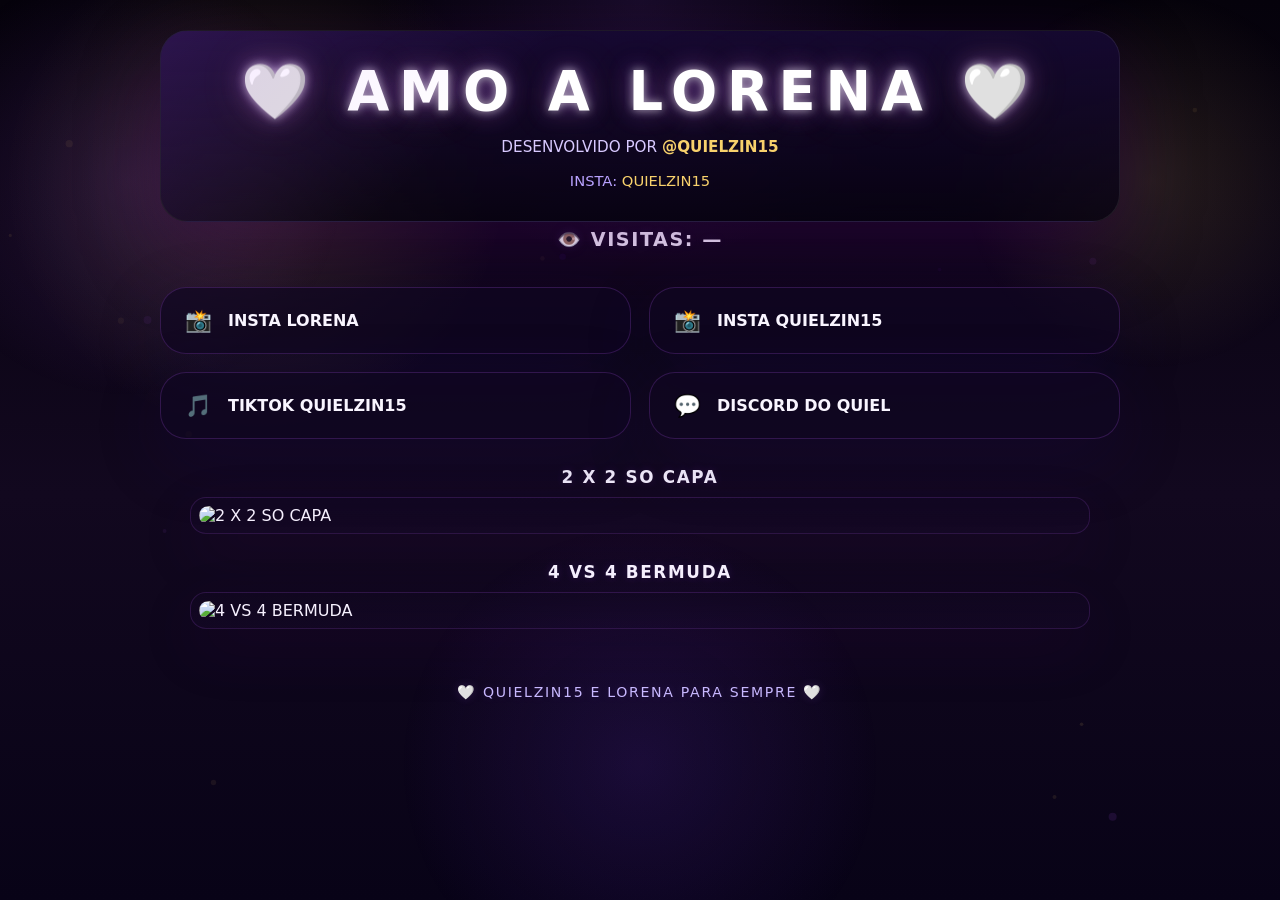
==== index.html @ 1db1ff93 "novas atualizacoes" ====
<!DOCTYPE html>
<html lang="pt-BR">
<head>
  <meta charset="UTF-8" />

  <meta
    name="viewport"
    content="width=device-width, initial-scale=1.0, viewport-fit=cover"
  />

  <title>Link na Bio | QUIELZIN15</title>

  <link rel="stylesheet" href="css/style.css" />
</head>

<body class="loading">

  <!-- =====================================================
       TELA DE CARREGAMENTO
       ===================================================== -->

  <div id="preloader">

    <div class="loader-background"></div>

    <div class="loader-particles"></div>

    <div class="loader-content">

      <div class="loader-ring">
        <div class="loader-ring-highlight"></div>
        <div class="loader-logo"></div>
      </div>

      <div class="loader-title">
        SISTEMA QUIELZIN15
      </div>

      <div id="loaderStatus">
        [1/5] Inicializando sistema...
      </div>

      <div class="loader-progress">
        <div class="progress-track">
          <div
            id="loaderProgressFill"
            class="progress-fill"
          ></div>
        </div>
      </div>

      <div id="loaderPercent">
        0%
      </div>

      <div id="loaderConsole">
        SYSTEM STATUS
      </div>

    </div>
  </div>


  <!-- =====================================================
       SITE PRINCIPAL
       ===================================================== -->

  <div class="page-shell">

    <canvas id="particle-canvas"></canvas>

    <main class="content-wrapper">


      <!-- =================================================
           CABEÇALHO
           ================================================= -->

      <section class="hero-card glass-card">

        <div class="hero-title neon-text">
          🤍 AMO A LORENA 🤍
        </div>

        <div class="hero-subtitle">
          DESENVOLVIDO POR
          <span>@QUIELZIN15</span>
        </div>

        <div class="hero-meta">
          INSTA:

          <a
            href="https://www.instagram.com/quielzin15/"
            target="_blank"
            rel="noopener noreferrer"
          >
            QUIELZIN15
          </a>
        </div>

      </section>


      <!-- =================================================
           CONTADOR DE VISITAS
           ================================================= -->

      <section
        class="visit-counter"
        aria-label="contador de visitas"
      >

        <div class="visit-counter-inner">

          <span class="visit-icon">
            👁️
          </span>

          <span>
            VISITAS:
          </span>

          <strong id="visitCount">
            CARREGANDO...
          </strong>

        </div>

      </section>


      <!-- =================================================
           BOTÕES
           ================================================= -->

      <section class="links-grid">


        <!-- INSTAGRAM LORENA -->

        <a
          class="link-button glass-button"
          href="https://www.instagram.com/lorena._aline_/"
          target="_blank"
          rel="noopener noreferrer"
        >

          <span class="button-icon">
            📸
          </span>

          <span>
            INSTA LORENA
          </span>

        </a>


        <!-- INSTAGRAM QUIELZIN15 -->

        <a
          class="link-button glass-button"
          href="https://www.instagram.com/quielzin15/"
          target="_blank"
          rel="noopener noreferrer"
        >

          <span class="button-icon">
            📸
          </span>

          <span>
            INSTA QUIELZIN15
          </span>

        </a>


        <!-- TIKTOK -->

        <a
          class="link-button glass-button"
          href="https://www.tiktok.com/@quielzin15"
          target="_blank"
          rel="noopener noreferrer"
        >

          <span class="button-icon">
            🎵
          </span>

          <span>
            TIKTOK QUIELZIN15
          </span>

        </a>


        <!-- DISCORD -->

        <a
          class="link-button glass-button"
          href="https://discord.gg/vortexxx"
          target="_blank"
          rel="noopener noreferrer"
        >

          <span class="button-icon">
            💬
          </span>

          <span>
            DISCORD DO QUIEL
          </span>

        </a>

      </section>


      <!-- =================================================
           IMAGENS
           ================================================= -->

      <section class="images-section">


        <!-- 2 X 2 SO CAPA -->

        <div class="image-card">

          <h3 class="image-title">
            2 X 2 SO CAPA
          </h3>

          <div class="image-wrap">

            <img
              src="assets/2%20X%202%20S%C3%93%20CAPA.png"
              alt="2 X 2 SO CAPA"
              loading="lazy"
            />

          </div>

        </div>


        <!-- 4 VS 4 BERMUDA -->

        <div class="image-card">

          <h3 class="image-title">
            4 VS 4 BERMUDA
          </h3>

          <div class="image-wrap">

            <img
              src="assets/4%20V%204%20BERMUDA.png"
              alt="4 VS 4 BERMUDA"
              loading="lazy"
            />

          </div>

        </div>

      </section>


      <!-- =================================================
           RODAPÉ
           ================================================= -->

      <footer class="site-footer">

        <p>
          🤍 QUIELZIN15 E LORENA PARA SEMPRE 🤍
        </p>

      </footer>


    </main>
  </div>


  <!-- =====================================================
       JAVASCRIPT
       ===================================================== -->

  <script src="js/app.js"></script>

</body>
</html>
---- css/style.css ----
:root {
  color-scheme: dark;
  --bg: #07030f;
  --bg-strong: #110520;
  --panel: rgba(18, 7, 35, 0.68);
  --panel-strong: rgba(30, 10, 55, 0.9);
  --border: rgba(185, 87, 255, 0.35);
  --border-strong: rgba(255, 209, 85, 0.25);
  --text: #f7f1ff;
  --accent: #b55bff;
  --accent-2: #f8d16c;
  --shadow: 0 30px 80px rgba(73, 0, 99, 0.35);
  --radius: 28px;
}

* {
  box-sizing: border-box;
}

html, body {
  margin: 0;
  min-height: 100%;
  font-family: 'Inter', system-ui, -apple-system, BlinkMacSystemFont, 'Segoe UI', sans-serif;
  background: radial-gradient(circle at top, rgba(162, 80, 255, 0.12), transparent 24%),
              radial-gradient(circle at 20% 20%, rgba(255, 214, 92, 0.14), transparent 20%),
              linear-gradient(180deg, #05020b 0%, #12081f 55%, #080317 100%);
  color: var(--text);
  overflow-x: hidden;
}

body::before {
  content: '';
  position: fixed;
  inset: 0;
  pointer-events: none;
  background: radial-gradient(circle at 10% 20%, rgba(183, 91, 255, 0.14), transparent 16%),
              radial-gradient(circle at 90% 20%, rgba(248, 209, 108, 0.12), transparent 14%),
              radial-gradient(circle at 50% 85%, rgba(107, 51, 214, 0.16), transparent 24%);
}

.page-shell {
  position: relative;
  min-height: 100vh;
  padding: 30px 16px 20px;
  overflow: hidden;
}

.content-wrapper {
  width: min(100% - 32px, 960px);
  max-width: 960px;
  margin-inline: auto;
}

#particle-canvas {
  position: fixed;
  inset: 0;
  z-index: 0;
  pointer-events: none;
}

#preloader {
  position: fixed;
  inset: 0;
  width: 100%;
  height: 100dvh;
  min-height: 100svh;
  min-height: 100lvh;
  z-index: 99999;
  display: grid;
  place-items: center;
  padding: env(safe-area-inset-top) env(safe-area-inset-right) env(safe-area-inset-bottom) env(safe-area-inset-left);
  background: radial-gradient(circle at 20% 18%, rgba(255, 232, 163, 0.08), transparent 18%),
              radial-gradient(circle at 86% 12%, rgba(183, 91, 255, 0.12), transparent 16%),
              linear-gradient(180deg, rgba(7, 2, 15, 0.98), rgba(4, 1, 10, 0.96));
  overflow: hidden;
  opacity: 1;
  visibility: visible;
  pointer-events: all;
  transition: opacity 0.55s ease, visibility 0.55s ease;
}

#preloader::before {
  content: '';
  position: absolute;
  inset: 0;
  pointer-events: none;
  background: radial-gradient(circle at 50% 14%, rgba(255,255,255,0.04), transparent 14%),
              radial-gradient(circle at 14% 10%, rgba(183,91,255,0.14), transparent 12%),
              radial-gradient(circle at 88% 12%, rgba(248,209,108,0.1), transparent 16%),
              radial-gradient(circle at 50% 84%, rgba(104, 39, 255, 0.08), transparent 20%);
}

#preloader .loader-background {
  position: absolute;
  inset: 0;
  background: radial-gradient(circle at 45% 22%, rgba(255,255,255,0.04), transparent 16%),
              radial-gradient(circle at 18% 80%, rgba(183,91,255,0.08), transparent 12%),
              radial-gradient(circle at 82% 79%, rgba(248,209,108,0.08), transparent 14%);
  pointer-events: none;
}

#preloader .loader-particles {
  position: absolute;
  inset: 0;
  pointer-events: none;
  overflow: hidden;
}

#preloader .loader-particles::before,
#preloader .loader-particles::after {
  content: '';
  position: absolute;
  border-radius: 50%;
  filter: blur(16px);
}

#preloader .loader-particles::before {
  width: 110px;
  height: 110px;
  top: 10%;
  left: 18%;
  background: rgba(183,91,255,0.18);
}

#preloader .loader-particles::after {
  width: 84px;
  height: 84px;
  bottom: 16%;
  right: 18%;
  background: rgba(248,209,108,0.14);
}

#preloader .loader-content {
  position: relative;
  width: min(460px, calc(100vw - 40px));
  padding: 28px 24px 24px;
  display: grid;
  gap: 16px;
  align-items: center;
  text-align: center;
  background: rgba(8, 4, 18, 0.78);
  border: 1px solid rgba(255,255,255,0.1);
  border-radius: 30px;
  box-shadow: 0 25px 90px rgba(94, 35, 205, 0.24);
  backdrop-filter: blur(18px);
  z-index: 2;
  overflow: hidden;
}

#preloader .loader-ring {
  position: relative;
  width: 104px;
  height: 104px;
  margin: 0 auto;
  border-radius: 50%;
  border: 4px solid rgba(255,255,255,0.08);
  border-top-color: rgba(248,209,108,0.96);
  box-shadow: 0 0 32px rgba(248,209,108,0.18), inset 0 0 18px rgba(183,91,255,0.12);
  animation: ringSpin 1.2s linear infinite;
  display: grid;
  place-items: center;
}

#preloader .loader-ring::before {
  content: '';
  position: absolute;
  inset: 14px;
  border-radius: 50%;
  background: rgba(255,255,255,0.03);
  box-shadow: inset 0 0 20px rgba(255,255,255,0.08);
}

#preloader .loader-logo {
  z-index: 1;
  font-size: clamp(1.6rem, 3.8vw, 2.2rem);
  font-weight: 900;
  letter-spacing: 0.18em;
  text-transform: uppercase;
  color: #fff;
  text-shadow: 0 0 18px rgba(255,255,255,0.9), 0 0 30px rgba(183,91,255,0.55), 0 0 52px rgba(248,209,108,0.24);
  animation: neonGlow 1.8s ease-in-out infinite;
}

#preloader .loader-title {
  margin: 0 auto 0;
  font-size: 0.95rem;
  text-transform: uppercase;
  letter-spacing: 0.22em;
  color: rgba(249, 244, 255, 0.84);
}

#loaderStatus {
  margin: 0 auto;
  font-size: 0.95rem;
  letter-spacing: 0.08em;
  line-height: 1.5;
  color: rgba(246, 242, 255, 0.88);
}

.loader-progress {
  width: 100%;
  margin-top: 4px;
}

.progress-track {
  width: 100%;
  height: 16px;
  border-radius: 999px;
  background: rgba(255,255,255,0.08);
  border: 1px solid rgba(255,255,255,0.12);
  overflow: hidden;
  box-shadow: inset 0 0 22px rgba(183,91,255,0.14);
}

.progress-fill {
  width: 0;
  height: 100%;
  border-radius: 999px;
  background: linear-gradient(90deg, rgba(183,91,255,0.95), rgba(248,209,108,0.96));
  box-shadow: 0 0 42px rgba(183,91,255,0.28);
  transition: width 0.35s ease;
  position: relative;
}

.progress-fill::before {
  content: '';
  position: absolute;
  inset: 0;
  width: 28%;
  background: linear-gradient(90deg, rgba(255,255,255,0.64), rgba(255,255,255,0.04));
  filter: blur(10px);
  transform: translateX(-100%);
  animation: progressShine 2s infinite linear;
}

#loaderPercent {
  font-size: 1.05rem;
  font-weight: 700;
  color: #fff;
  letter-spacing: 0.08em;
}

#loaderConsole {
  font-size: 0.82rem;
  color: rgba(223, 211, 255, 0.78);
  letter-spacing: 0.14em;
  text-transform: uppercase;
}

body.loading .page-shell {
  visibility: hidden;
  opacity: 0;
  pointer-events: none;
}

#preloader.loading-complete {
  opacity: 0;
  visibility: hidden;
  pointer-events: none;
  transition: opacity 0.55s ease, visibility 0.55s ease;
}

@keyframes ringSpin {
  from { transform: rotate(0deg); }
  to { transform: rotate(360deg); }
}

@keyframes neonGlow {
  0%, 100% { text-shadow: 0 0 18px rgba(255,255,255,0.92), 0 0 34px rgba(183,91,255,0.65), 0 0 60px rgba(248,209,108,0.28); }
  50% { text-shadow: 0 0 22px rgba(255,255,255,1), 0 0 42px rgba(183,91,255,0.8), 0 0 82px rgba(248,209,108,0.36); }
}

@keyframes loadingRing {
  from { transform: rotate(0deg); }
  to { transform: rotate(360deg); }
}

@keyframes logoPulse {
  0%, 100% { transform: scale(1); }
  50% { transform: scale(1.02); }
}

@keyframes logoGlow {
  0%, 100% { text-shadow: 0 0 14px rgba(255,255,255,0.85), 0 0 30px rgba(183,91,255,0.55), 0 0 50px rgba(248,209,108,0.24); }
  50% { text-shadow: 0 0 18px rgba(255,255,255,1), 0 0 44px rgba(183,91,255,0.75), 0 0 68px rgba(248,209,108,0.34); }
}

@keyframes progressShine {
  from { transform: translateX(-100%); }
  to { transform: translateX(100%); }
}

.hero-card,
.footer-card {
  padding: 32px;
  border-radius: var(--radius);
  background: linear-gradient(180deg, rgba(22, 9, 50, 0.95), rgba(7, 2, 17, 0.72));
  border: 1px solid rgba(255, 255, 255, 0.08);
  box-shadow: var(--shadow);
  backdrop-filter: blur(18px);
  position: relative;
  overflow: hidden;
}

.hero-card::before,
.footer-card::before {
  content: '';
  position: absolute;
  inset: 0;
  background: linear-gradient(135deg, rgba(183, 91, 255, 0.14), transparent 35%);
  pointer-events: none;
}

.hero-title {
  font-size: clamp(2rem, 5vw, 3.4rem);
  line-height: 1.05;
  font-weight: 900;
  text-align: center;
  text-transform: uppercase;
  letter-spacing: 0.18em;
}

.neon-text {
  color: #fff;
  text-shadow:
    0 0 10px rgba(255, 255, 255, 0.65),
    0 0 24px rgba(183, 91, 255, 0.45),
    0 0 50px rgba(255, 214, 92, 0.18);
}

.hero-subtitle {
  margin-top: 18px;
  font-size: 0.95rem;
  text-align: center;
  color: #d8c9ff;
}

.hero-subtitle span {
  color: var(--accent-2);
  font-weight: 700;
}

.hero-meta {
  margin-top: 16px;
  text-align: center;
  font-size: 0.92rem;
  color: #b9a2ff;
}

.hero-meta a {
  color: #f8d16c;
  text-decoration: none;
}

.links-grid {
  display: grid;
  gap: 18px;
  margin-top: 30px;
}

.link-button {
  display: flex;
  align-items: center;
  gap: 16px;
  padding: 20px 24px;
  border-radius: 26px;
  background: rgba(17, 7, 35, 0.7);
  border: 1px solid rgba(183, 91, 255, 0.2);
  color: #f9f5ff;
  text-decoration: none;
  font-size: 1rem;
  font-weight: 700;
  box-shadow: 0 20px 70px rgba(31, 6, 93, 0.2);
  transition: transform 0.25s ease, box-shadow 0.25s ease, border-color 0.25s ease, background 0.25s ease;
  position: relative;
  overflow: hidden;
  z-index: 0;
}

.link-button::before {
  content: '';
  position: absolute;
  inset: 0;
  background: linear-gradient(135deg, rgba(183, 91, 255, 0.12), rgba(248, 209, 108, 0.08));
  opacity: 0;
  transition: opacity 0.25s ease;
  pointer-events: none;
}

.link-button:hover {
  transform: translateY(-4px);
  box-shadow: 0 28px 90px rgba(183, 91, 255, 0.2);
  border-color: rgba(248, 209, 108, 0.55);
}

.link-button:hover::before {
  opacity: 1;
}

.link-button:active {
  transform: translateY(-2px) scale(0.99);
}

.button-icon {
  font-size: 1.35rem;
}

.footer-card {
  text-align: center;
  font-size: 0.95rem;
  letter-spacing: 0.08em;
  color: #ccc4ff;
}

.site-footer {
  width: 100%;
  margin-top: 52px;
  padding: 0 20px 26px;
  text-align: center;
  background: transparent;
  border: none;
  box-shadow: none;
}

.site-footer p {
  margin: 0;
  color: #c8b8ff;
  font-size: clamp(0.78rem, 1.1vw, 0.95rem);
  font-weight: 500;
  letter-spacing: 0.12em;
  line-height: 1.6;
  text-align: center;
  text-shadow: 0 0 10px rgba(179, 110, 255, 0.16);
}
    text-shadow: 0 0 18px rgba(183, 91, 255, 0.85), 0 0 42px rgba(248, 209, 108, 0.45);
  }
}

/* Visit counter styling (discrete, centered, premium) */
.visit-counter {
  margin-top: 18px;
  display: flex;
  justify-content: center;
  align-items: center;
  width: 100%;
}

.visit-counter-inner {
  color: linear-gradient(180deg, #fff, #d8c9ff);
  color: var(--text);
  font-weight: 700;
  text-align: center;
  font-size: clamp(1rem, 2.6vw, 1.2rem);
  letter-spacing: 0.08em;
  text-shadow: 0 0 10px rgba(179,110,255,0.12), 0 0 22px rgba(183,91,255,0.06);
  padding: 6px 10px;
  border-radius: 12px;
  backdrop-filter: none;
}

/* Images section: stacked, centered, responsive */
.images-section {
  margin-top: 28px;
  display: flex;
  flex-direction: column;
  gap: 22px;
  align-items: center;
}

.image-card {
  width: 100%;
  max-width: 900px;
  display: flex;
  flex-direction: column;
  align-items: center;
}

.image-title {
  margin: 0 0 10px 0;
  color: #f7f1ff;
  font-weight: 800;
  letter-spacing: 0.1em;
  text-align: center;
  text-shadow: 0 0 10px rgba(183,91,255,0.18), 0 0 24px rgba(104,39,255,0.06);
  font-size: clamp(0.95rem, 2.1vw, 1.05rem);
}

.image-wrap {
  width: 100%;
  max-width: 900px;
  border-radius: 16px;
  overflow: hidden;
  padding: 8px;
  background: linear-gradient(180deg, rgba(18,7,35,0.45), rgba(30,10,55,0.25));
  border: 1px solid rgba(183,91,255,0.16);
  box-shadow: 0 20px 60px rgba(73, 0, 99, 0.12);
}

.image-wrap img {
  display: block;
  width: 100%;
  height: auto;
  object-fit: contain;
  border-radius: 10px;
  background: transparent;
}

@media (min-width: 720px) {
  .images-section {
    gap: 28px;
  }
}

@media (min-width: 720px) {
  .links-grid {
    grid-template-columns: repeat(2, minmax(0, 1fr));
  }
}

@media (max-width: 640px) {
  .page-shell {
    padding: 24px 12px 16px;
  }

  .content-wrapper {
    width: min(100% - 20px, 960px);
    margin-inline: auto;
  }

  #preloader .loader-content {
    width: min(100%, calc(100vw - 24px));
    padding: 26px 22px;
  }

  #preloader .loader-ring {
    width: 180px;
    height: 180px;
  }

  #preloader .loader-logo {
    font-size: 2.2rem;
  }

  .progress-track {
    height: 14px;
  }

  .hero-card,
  .footer-card {
    padding: 26px;
  }

  .link-button {
    padding: 18px 20px;
    gap: 12px;
  }
}
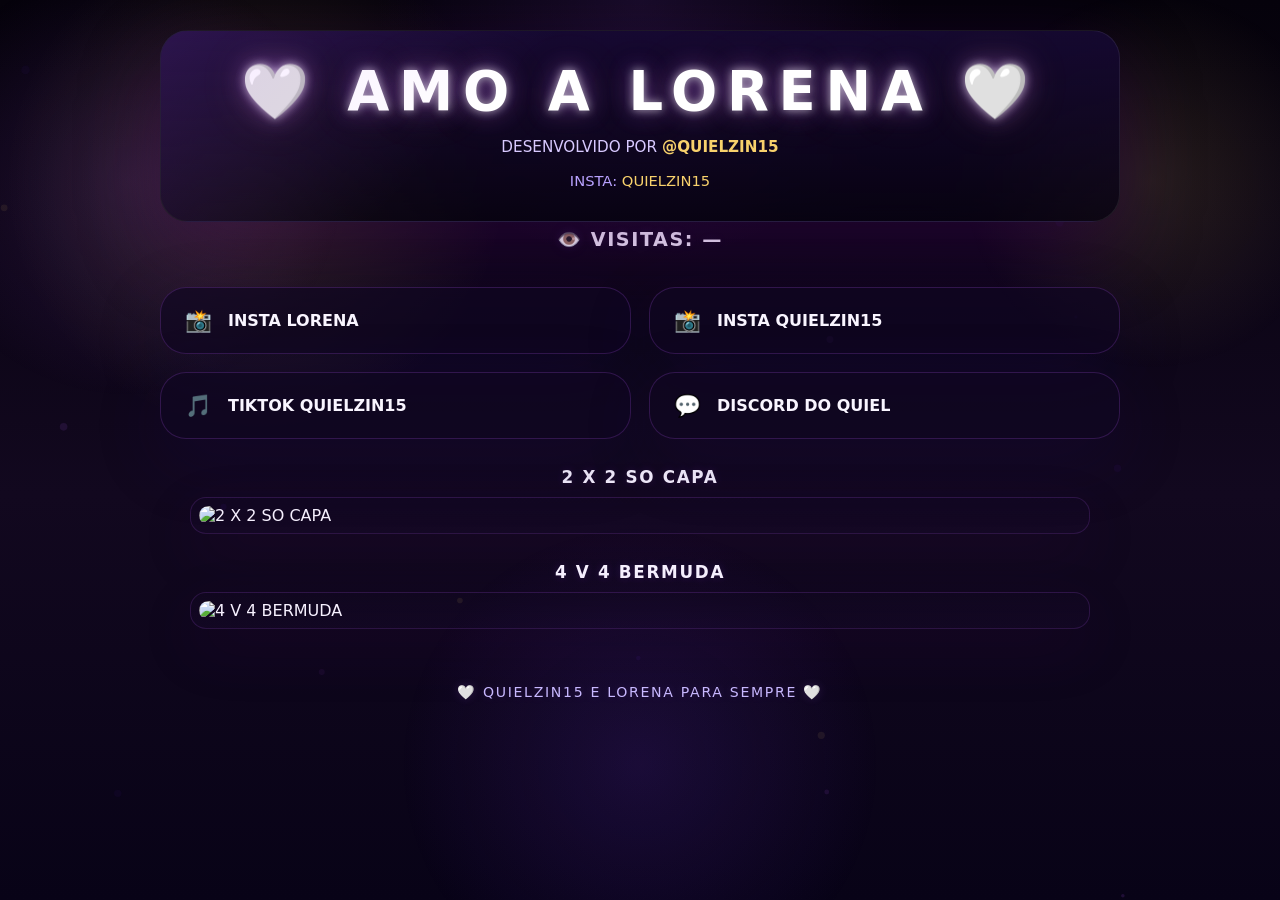
==== commit 0a6b605c: "novas atualizacoes" ====
--- a/index.html
+++ b/index.html
@@ -1,5 +1,6 @@
 <!DOCTYPE html>
 <html lang="pt-BR">
+
 <head>
   <meta charset="UTF-8" />
 
@@ -240,6 +241,7 @@
               src="assets/2%20X%202%20S%C3%93%20CAPA.png"
               alt="2 X 2 SO CAPA"
               loading="lazy"
+              onerror="console.error('[IMAGEM] Não foi possível carregar:', this.src)"
             />
 
           </div>
@@ -247,20 +249,21 @@
         </div>
 
 
-        <!-- 4 VS 4 BERMUDA -->
+        <!-- 4 V 4 BERMUDA -->
 
         <div class="image-card">
 
           <h3 class="image-title">
-            4 VS 4 BERMUDA
+            4 V 4 BERMUDA
           </h3>
 
           <div class="image-wrap">
 
             <img
               src="assets/4%20V%204%20BERMUDA.png"
-              alt="4 VS 4 BERMUDA"
+              alt="4 V 4 BERMUDA"
               loading="lazy"
+              onerror="console.error('[IMAGEM] Não foi possível carregar:', this.src)"
             />
 
           </div>
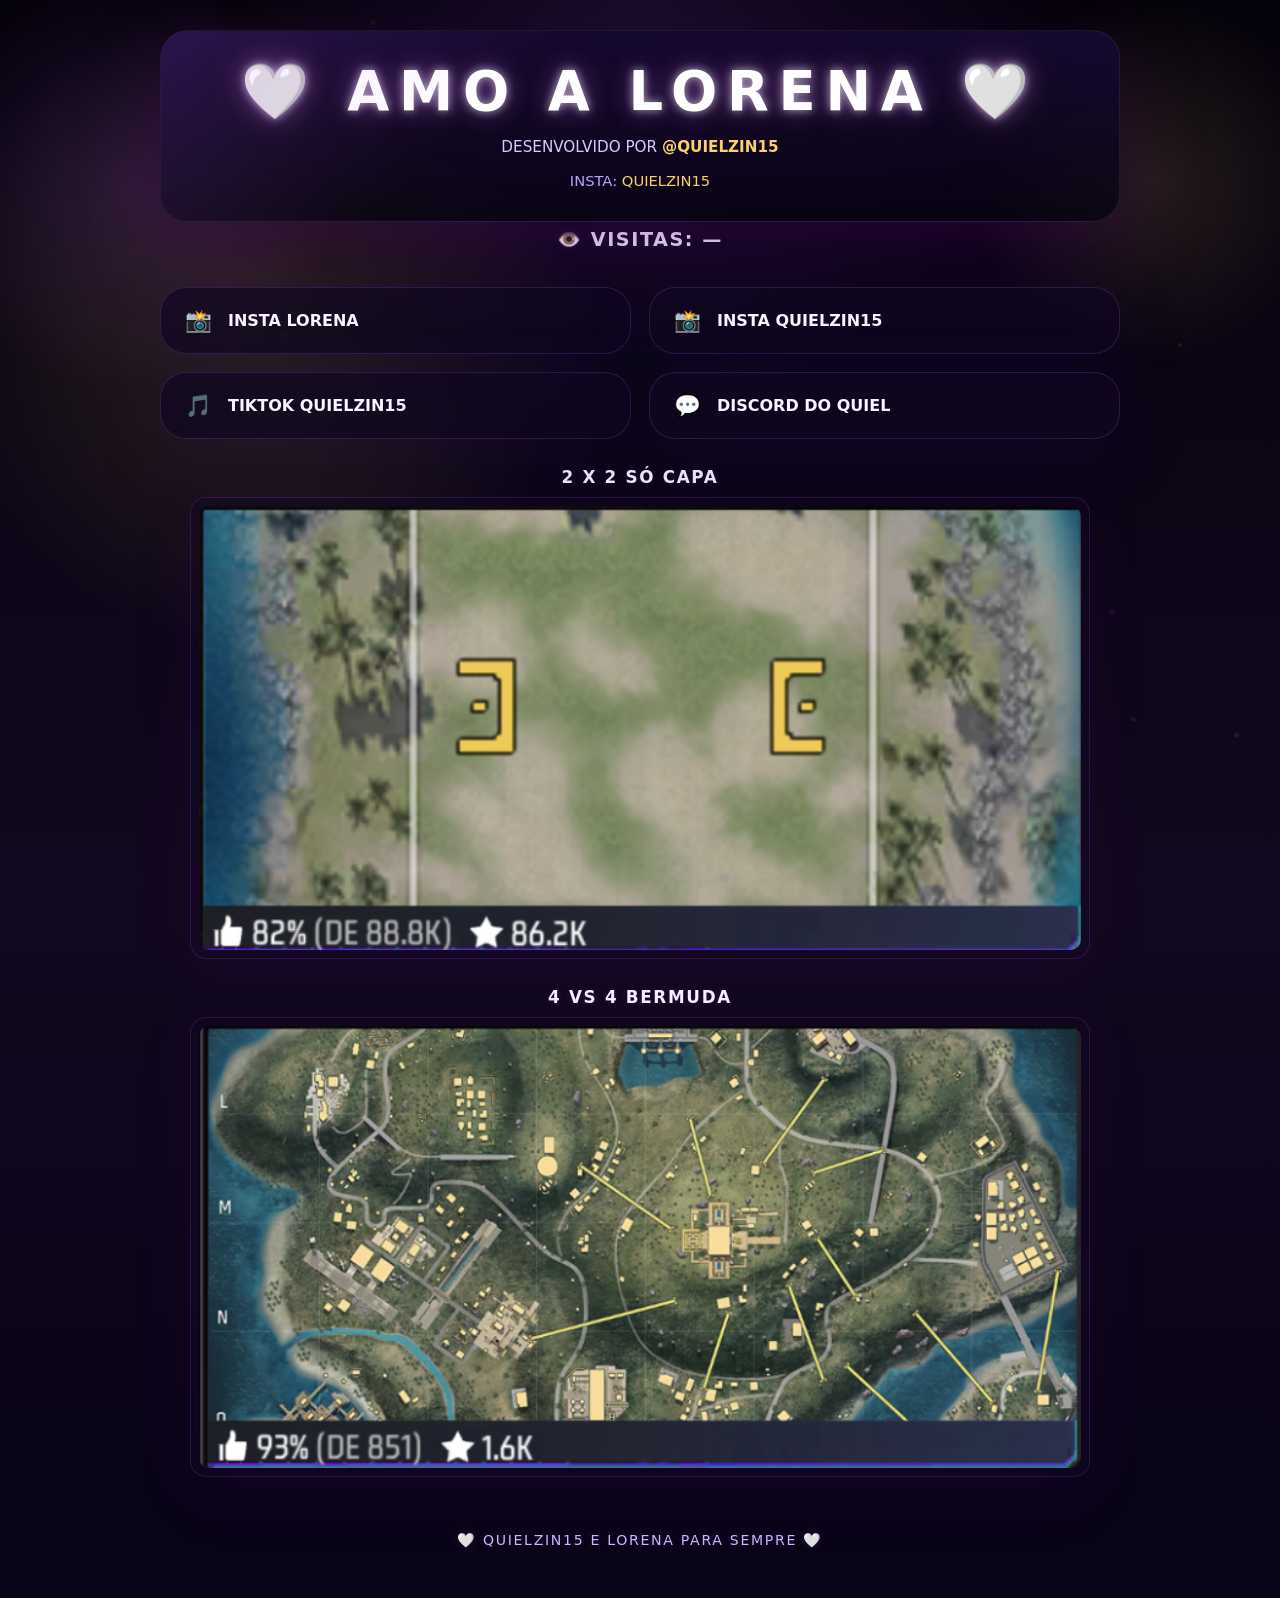
==== commit a3133b29: "novas atualizacoes" ====
--- a/index.html
+++ b/index.html
@@ -1,6 +1,5 @@
 <!DOCTYPE html>
 <html lang="pt-BR">
-
 <head>
   <meta charset="UTF-8" />
 
@@ -227,21 +226,22 @@
       <section class="images-section">
 
 
-        <!-- 2 X 2 SO CAPA -->
+        <!-- =================================================
+             2 X 2 SÓ CAPA
+             ================================================= -->
 
         <div class="image-card">
 
           <h3 class="image-title">
-            2 X 2 SO CAPA
+            2 X 2 SÓ CAPA
           </h3>
 
           <div class="image-wrap">
 
             <img
-              src="assets/2%20X%202%20S%C3%93%20CAPA.png"
-              alt="2 X 2 SO CAPA"
+              src="assets/capa-2x2.png"
+              alt="2 X 2 SÓ CAPA"
               loading="lazy"
-              onerror="console.error('[IMAGEM] Não foi possível carregar:', this.src)"
             />
 
           </div>
@@ -249,26 +249,28 @@
         </div>
 
 
-        <!-- 4 V 4 BERMUDA -->
+        <!-- =================================================
+             4 VS 4 BERMUDA
+             ================================================= -->
 
         <div class="image-card">
 
           <h3 class="image-title">
-            4 V 4 BERMUDA
+            4 VS 4 BERMUDA
           </h3>
 
           <div class="image-wrap">
 
             <img
-              src="assets/4%20V%204%20BERMUDA.png"
-              alt="4 V 4 BERMUDA"
+              src="assets/bermuda-4x4.png"
+              alt="4 VS 4 BERMUDA"
               loading="lazy"
-              onerror="console.error('[IMAGEM] Não foi possível carregar:', this.src)"
             />
 
           </div>
 
         </div>
+
 
       </section>
 
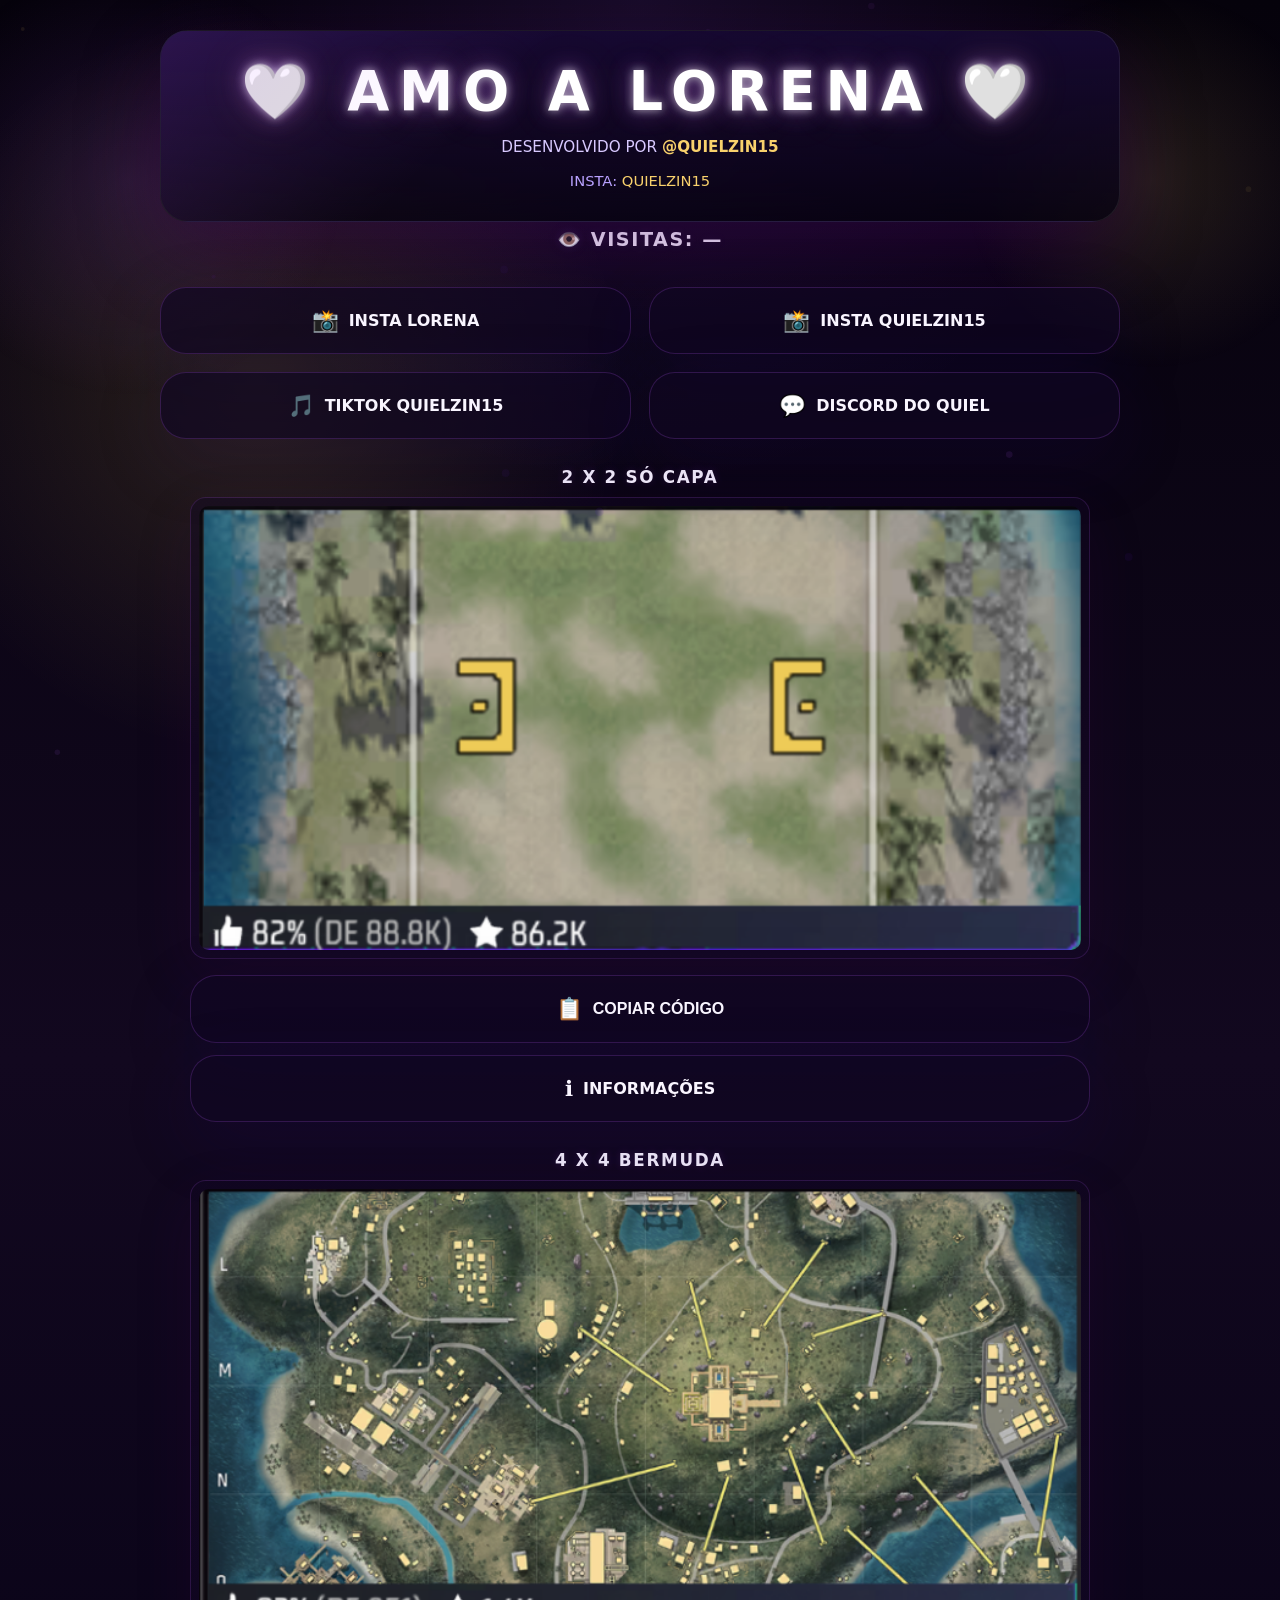
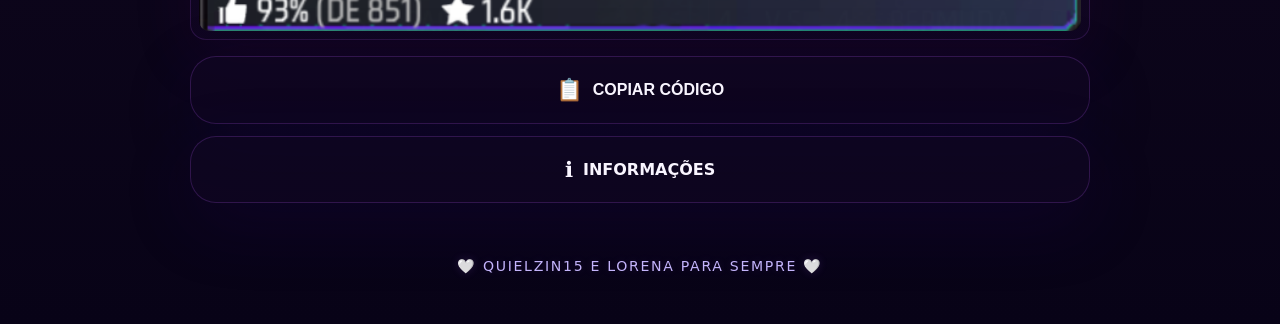
==== commit 69db77c8: "novas atualizacoes" ====
--- a/index.html
+++ b/index.html
@@ -1,16 +1,17 @@
 <!DOCTYPE html>
 <html lang="pt-BR">
+
 <head>
-  <meta charset="UTF-8" />
+  <meta charset="UTF-8">
 
   <meta
     name="viewport"
     content="width=device-width, initial-scale=1.0, viewport-fit=cover"
-  />
+  >
 
   <title>Link na Bio | QUIELZIN15</title>
 
-  <link rel="stylesheet" href="css/style.css" />
+  <link rel="stylesheet" href="css/style.css">
 </head>
 
 <body class="loading">
@@ -41,12 +42,16 @@
       </div>
 
       <div class="loader-progress">
+
         <div class="progress-track">
+
           <div
             id="loaderProgressFill"
             class="progress-fill"
           ></div>
-        </div>
+
+        </div>
+
       </div>
 
       <div id="loaderPercent">
@@ -58,11 +63,12 @@
       </div>
 
     </div>
+
   </div>
 
 
   <!-- =====================================================
-       SITE PRINCIPAL
+       SITE
        ===================================================== -->
 
   <div class="page-shell">
@@ -83,11 +89,17 @@
         </div>
 
         <div class="hero-subtitle">
+
           DESENVOLVIDO POR
-          <span>@QUIELZIN15</span>
+
+          <span>
+            @QUIELZIN15
+          </span>
+
         </div>
 
         <div class="hero-meta">
+
           INSTA:
 
           <a
@@ -97,6 +109,7 @@
           >
             QUIELZIN15
           </a>
+
         </div>
 
       </section>
@@ -131,7 +144,7 @@
 
 
       <!-- =================================================
-           BOTÕES
+           LINKS PRINCIPAIS
            ================================================= -->
 
       <section class="links-grid">
@@ -157,7 +170,7 @@
         </a>
 
 
-        <!-- INSTAGRAM QUIELZIN15 -->
+        <!-- INSTAGRAM QUIEL -->
 
         <a
           class="link-button glass-button"
@@ -242,35 +255,124 @@
               src="assets/capa-2x2.png"
               alt="2 X 2 SÓ CAPA"
               loading="lazy"
-            />
+            >
 
           </div>
 
+
+          <!-- BOTÕES DA IMAGEM -->
+
+          <div class="code-links">
+
+            <!-- COPIAR CÓDIGO -->
+
+            <button
+              class="link-button glass-button"
+              type="button"
+              onclick="copiarCodigo('#B24Z80', this)"
+            >
+
+              <span class="button-icon">
+                📋
+              </span>
+
+              <span>
+                COPIAR CÓDIGO
+              </span>
+
+            </button>
+
+
+            <!-- INFORMAÇÕES -->
+
+            <a
+              class="link-button glass-button"
+              href="https://c.freefiremobile.com/?m=126A1B24Z80"
+              target="_blank"
+              rel="noopener noreferrer"
+            >
+
+              <span class="button-icon">
+                ℹ️
+              </span>
+
+              <span>
+                INFORMAÇÕES
+              </span>
+
+            </a>
+
+          </div>
+
         </div>
 
 
         <!-- =================================================
-             4 VS 4 BERMUDA
+             4 X 4 BERMUDA
              ================================================= -->
 
         <div class="image-card">
 
           <h3 class="image-title">
-            4 VS 4 BERMUDA
+            4 X 4 BERMUDA
           </h3>
 
           <div class="image-wrap">
 
             <img
               src="assets/bermuda-4x4.png"
-              alt="4 VS 4 BERMUDA"
+              alt="4 X 4 BERMUDA"
               loading="lazy"
-            />
+            >
 
           </div>
 
-        </div>
-
+
+          <!-- BOTÕES DA IMAGEM -->
+
+          <div class="code-links">
+
+            <!-- COPIAR CÓDIGO -->
+
+            <button
+              class="link-button glass-button"
+              type="button"
+              onclick="copiarCodigo('#2D03Z0', this)"
+            >
+
+              <span class="button-icon">
+                📋
+              </span>
+
+              <span>
+                COPIAR CÓDIGO
+              </span>
+
+            </button>
+
+
+            <!-- INFORMAÇÕES -->
+
+            <a
+              class="link-button glass-button"
+              href="https://c.freefiremobile.com/?m=126A12D03Z0"
+              target="_blank"
+              rel="noopener noreferrer"
+            >
+
+              <span class="button-icon">
+                ℹ️
+              </span>
+
+              <span>
+                INFORMAÇÕES
+              </span>
+
+            </a>
+
+          </div>
+
+        </div>
 
       </section>
 
@@ -289,14 +391,133 @@
 
 
     </main>
+
   </div>
 
 
   <!-- =====================================================
-       JAVASCRIPT
+       JAVASCRIPT PRINCIPAL
        ===================================================== -->
 
   <script src="js/app.js"></script>
 
+
+  <!-- =====================================================
+       COPIAR CÓDIGO
+       ===================================================== -->
+
+  <script>
+
+    async function copiarCodigo(codigo, botao) {
+
+      const textoOriginal = botao.innerHTML;
+
+      try {
+
+        /*
+         * Método principal
+         */
+
+        if (
+          navigator.clipboard &&
+          window.isSecureContext
+        ) {
+
+          await navigator.clipboard.writeText(codigo);
+
+        } else {
+
+          /*
+           * Fallback
+           */
+
+          const textarea =
+            document.createElement("textarea");
+
+          textarea.value = codigo;
+
+          textarea.style.position = "fixed";
+          textarea.style.left = "-9999px";
+          textarea.style.top = "0";
+
+          document.body.appendChild(textarea);
+
+          textarea.focus();
+          textarea.select();
+
+          document.execCommand("copy");
+
+          textarea.remove();
+
+        }
+
+
+        /*
+         * Sucesso
+         */
+
+        botao.innerHTML = `
+          <span class="button-icon">✅</span>
+          <span>CÓDIGO COPIADO!</span>
+        `;
+
+        console.log(
+          "[CÓDIGO] Copiado:",
+          codigo
+        );
+
+
+        /*
+         * Volta ao texto original
+         */
+
+        setTimeout(() => {
+
+          botao.innerHTML =
+            textoOriginal;
+
+        }, 1800);
+
+
+      } catch (error) {
+
+        console.error(
+          "[CÓDIGO] Erro ao copiar:",
+          error
+        );
+
+        alert(
+          "Código: " + codigo
+        );
+
+      }
+
+    }
+
+  </script>
+
+
+  <!-- =====================================================
+       ESPAÇAMENTO DOS BOTÕES DAS IMAGENS
+       ===================================================== -->
+
+  <style>
+
+    .code-links {
+      display: flex;
+      flex-direction: column;
+      gap: 12px;
+      margin-top: 16px;
+      width: 100%;
+    }
+
+    .code-links .link-button {
+      width: 100%;
+      margin: 0;
+    }
+
+  </style>
+
 </body>
+
 </html>
--- a/css/style.css
+++ b/css/style.css
@@ -555,3 +555,45 @@
     gap: 12px;
   }
 }
+/* =========================================================
+   BOTÕES - TUDO CENTRALIZADO
+   ========================================================= */
+
+.link-button {
+  display: flex;
+  align-items: center;
+  justify-content: center;
+  text-align: center;
+  gap: 10px;
+}
+
+/* Remove posicionamento lateral do emoji */
+.link-button .button-icon {
+  position: static;
+  display: inline-flex;
+  align-items: center;
+  justify-content: center;
+}
+
+/* Botões das imagens */
+.code-links {
+  display: flex;
+  flex-direction: column;
+  gap: 12px;
+  margin-top: 16px;
+}
+
+.code-links .link-button {
+  display: flex;
+  align-items: center;
+  justify-content: center;
+  gap: 10px;
+  text-align: center;
+}
+
+.code-links .button-icon { 
+  position: static;
+  display: inline-flex;
+  align-items: center;
+  justify-content: center;
+}
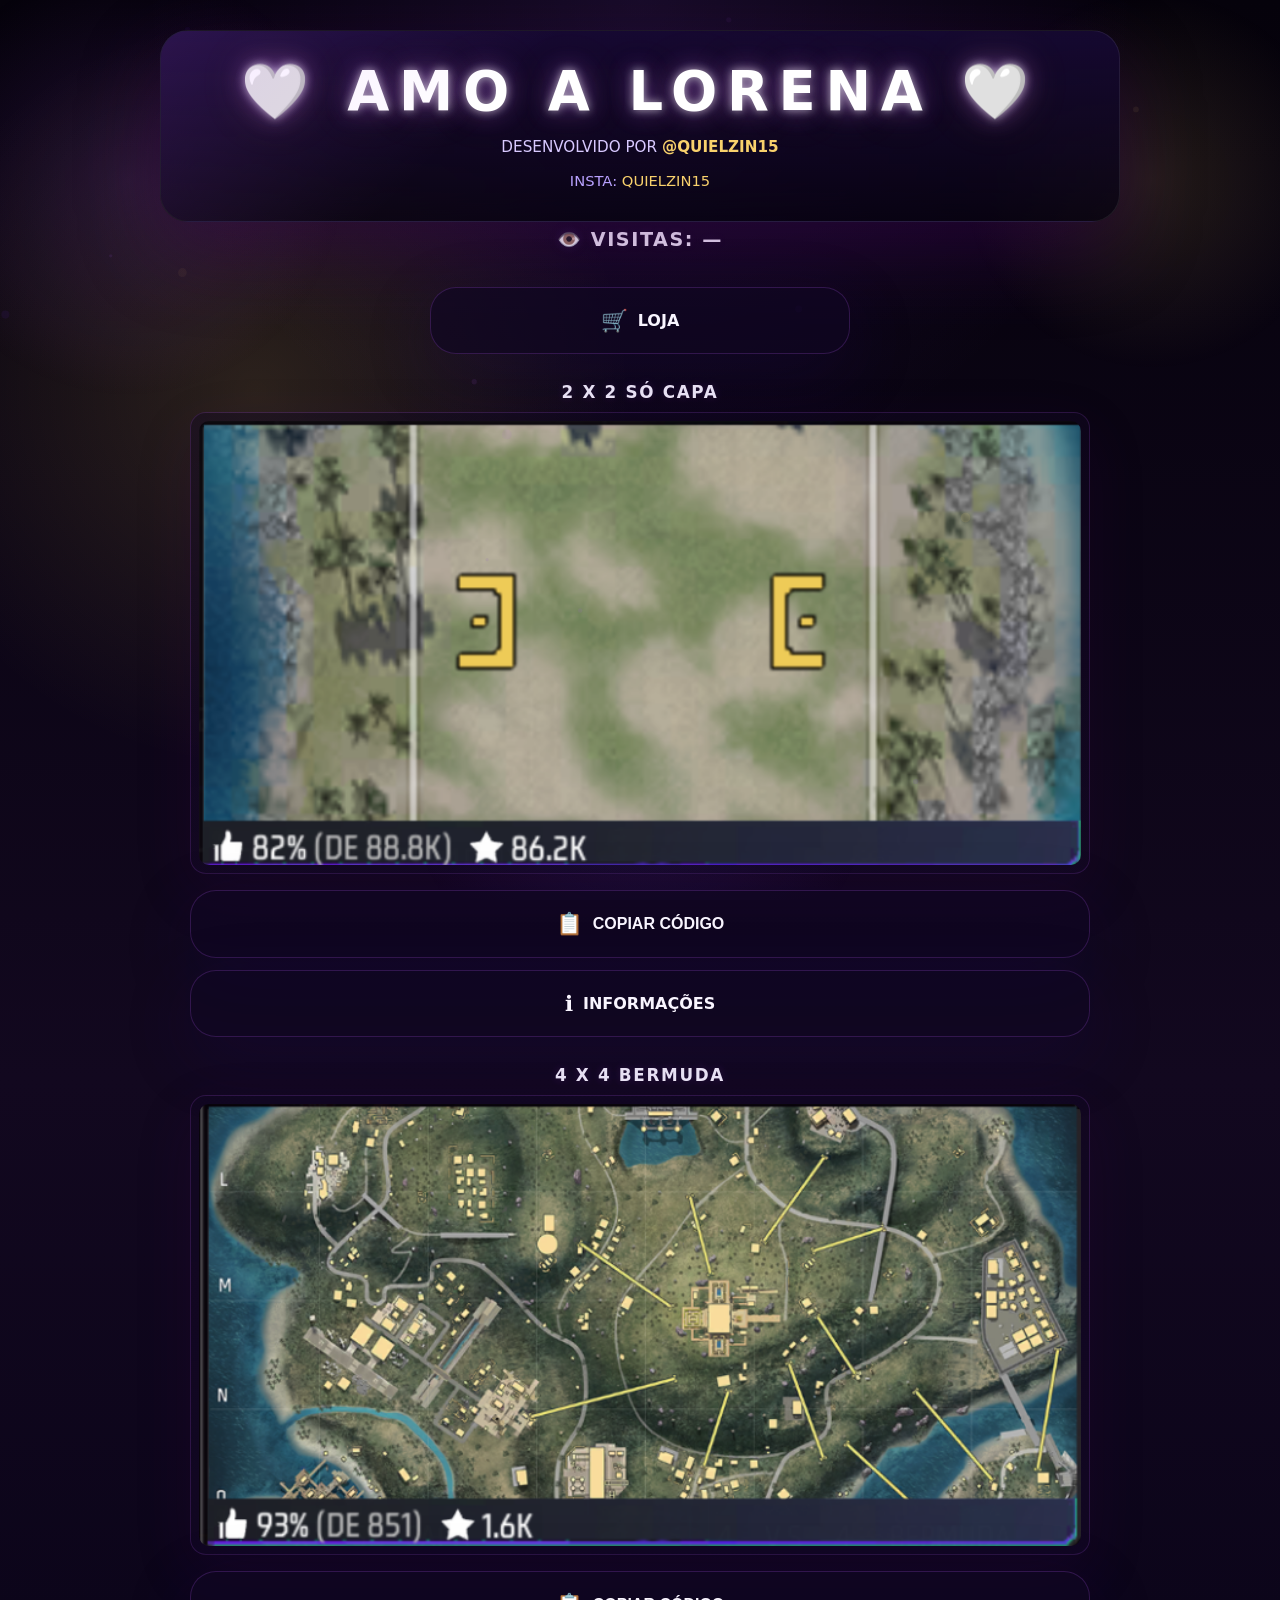
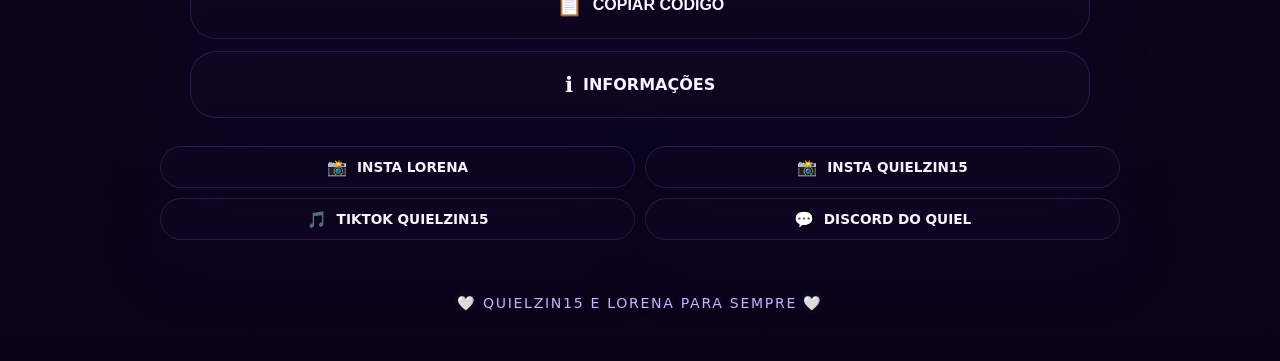
==== commit c942947b: "Atualizacao do site" ====
--- a/index.html
+++ b/index.html
@@ -147,7 +147,159 @@
            LINKS PRINCIPAIS
            ================================================= -->
 
-      <section class="links-grid">
+      <section class="links-grid shop-links">
+        <a class="link-button glass-button shop-button" href="https://vortexx.centralcart.ai/" target="_blank" rel="noopener noreferrer">
+          <span class="button-icon">🛒</span>
+          <span>LOJA</span>
+        </a>
+      </section>
+
+      <!-- =================================================
+           IMAGENS
+           ================================================= -->
+
+      <section class="images-section">
+
+
+        <!-- =================================================
+             2 X 2 SÓ CAPA
+             ================================================= -->
+
+        <div class="image-card">
+
+          <h3 class="image-title">
+            2 X 2 SÓ CAPA
+          </h3>
+
+          <div class="image-wrap">
+
+            <img
+              src="assets/capa-2x2.png"
+              alt="2 X 2 SÓ CAPA"
+              loading="lazy"
+            >
+
+          </div>
+
+
+          <!-- BOTÕES DA IMAGEM -->
+
+          <div class="code-links">
+
+            <!-- COPIAR CÓDIGO -->
+
+            <button
+              class="link-button glass-button"
+              type="button"
+              onclick="copiarCodigo('#B24Z80', this)"
+            >
+
+              <span class="button-icon">
+                📋
+              </span>
+
+              <span>
+                COPIAR CÓDIGO
+              </span>
+
+            </button>
+
+
+            <!-- INFORMAÇÕES -->
+
+            <a
+              class="link-button glass-button"
+              href="https://c.freefiremobile.com/?m=126A1B24Z80"
+              target="_blank"
+              rel="noopener noreferrer"
+            >
+
+              <span class="button-icon">
+                ℹ️
+              </span>
+
+              <span>
+                INFORMAÇÕES
+              </span>
+
+            </a>
+
+          </div>
+
+        </div>
+
+
+        <!-- =================================================
+             4 X 4 BERMUDA
+             ================================================= -->
+
+        <div class="image-card">
+
+          <h3 class="image-title">
+            4 X 4 BERMUDA
+          </h3>
+
+          <div class="image-wrap">
+
+            <img
+              src="assets/bermuda-4x4.png"
+              alt="4 X 4 BERMUDA"
+              loading="lazy"
+            >
+
+          </div>
+
+
+          <!-- BOTÕES DA IMAGEM -->
+
+          <div class="code-links">
+
+            <!-- COPIAR CÓDIGO -->
+
+            <button
+              class="link-button glass-button"
+              type="button"
+              onclick="copiarCodigo('#2D03Z0', this)"
+            >
+
+              <span class="button-icon">
+                📋
+              </span>
+
+              <span>
+                COPIAR CÓDIGO
+              </span>
+
+            </button>
+
+
+            <!-- INFORMAÇÕES -->
+
+            <a
+              class="link-button glass-button"
+              href="https://c.freefiremobile.com/?m=126A12D03Z0"
+              target="_blank"
+              rel="noopener noreferrer"
+            >
+
+              <span class="button-icon">
+                ℹ️
+              </span>
+
+              <span>
+                INFORMAÇÕES
+              </span>
+
+            </a>
+
+          </div>
+
+        </div>
+
+      </section>
+
+
+      <section class="links-grid social-links">
 
 
         <!-- INSTAGRAM LORENA -->
@@ -228,151 +380,6 @@
           </span>
 
         </a>
-
-      </section>
-
-
-      <!-- =================================================
-           IMAGENS
-           ================================================= -->
-
-      <section class="images-section">
-
-
-        <!-- =================================================
-             2 X 2 SÓ CAPA
-             ================================================= -->
-
-        <div class="image-card">
-
-          <h3 class="image-title">
-            2 X 2 SÓ CAPA
-          </h3>
-
-          <div class="image-wrap">
-
-            <img
-              src="assets/capa-2x2.png"
-              alt="2 X 2 SÓ CAPA"
-              loading="lazy"
-            >
-
-          </div>
-
-
-          <!-- BOTÕES DA IMAGEM -->
-
-          <div class="code-links">
-
-            <!-- COPIAR CÓDIGO -->
-
-            <button
-              class="link-button glass-button"
-              type="button"
-              onclick="copiarCodigo('#B24Z80', this)"
-            >
-
-              <span class="button-icon">
-                📋
-              </span>
-
-              <span>
-                COPIAR CÓDIGO
-              </span>
-
-            </button>
-
-
-            <!-- INFORMAÇÕES -->
-
-            <a
-              class="link-button glass-button"
-              href="https://c.freefiremobile.com/?m=126A1B24Z80"
-              target="_blank"
-              rel="noopener noreferrer"
-            >
-
-              <span class="button-icon">
-                ℹ️
-              </span>
-
-              <span>
-                INFORMAÇÕES
-              </span>
-
-            </a>
-
-          </div>
-
-        </div>
-
-
-        <!-- =================================================
-             4 X 4 BERMUDA
-             ================================================= -->
-
-        <div class="image-card">
-
-          <h3 class="image-title">
-            4 X 4 BERMUDA
-          </h3>
-
-          <div class="image-wrap">
-
-            <img
-              src="assets/bermuda-4x4.png"
-              alt="4 X 4 BERMUDA"
-              loading="lazy"
-            >
-
-          </div>
-
-
-          <!-- BOTÕES DA IMAGEM -->
-
-          <div class="code-links">
-
-            <!-- COPIAR CÓDIGO -->
-
-            <button
-              class="link-button glass-button"
-              type="button"
-              onclick="copiarCodigo('#2D03Z0', this)"
-            >
-
-              <span class="button-icon">
-                📋
-              </span>
-
-              <span>
-                COPIAR CÓDIGO
-              </span>
-
-            </button>
-
-
-            <!-- INFORMAÇÕES -->
-
-            <a
-              class="link-button glass-button"
-              href="https://c.freefiremobile.com/?m=126A12D03Z0"
-              target="_blank"
-              rel="noopener noreferrer"
-            >
-
-              <span class="button-icon">
-                ℹ️
-              </span>
-
-              <span>
-                INFORMAÇÕES
-              </span>
-
-            </a>
-
-          </div>
-
-        </div>
 
       </section>
 
--- a/css/style.css
+++ b/css/style.css
@@ -596,4 +596,11 @@
   display: inline-flex;
   align-items: center;
   justify-content: center;
-}+}
+/* Apenas ajustes dos links sociais e botão da loja */
+.shop-links { display: flex; justify-content: center; width: 100%; }
+.shop-button { width: min(100%, 420px); justify-content: center; text-align: center; }
+.social-links { gap: 10px; margin-top: 28px; margin-bottom: 18px; }
+.social-links .link-button { padding: 10px 14px; min-height: 42px; font-size: 0.85rem; }
+.social-links .button-icon { font-size: 1rem; }
+@media (max-width: 600px) { .shop-button { width: 100%; max-width: 420px; } }
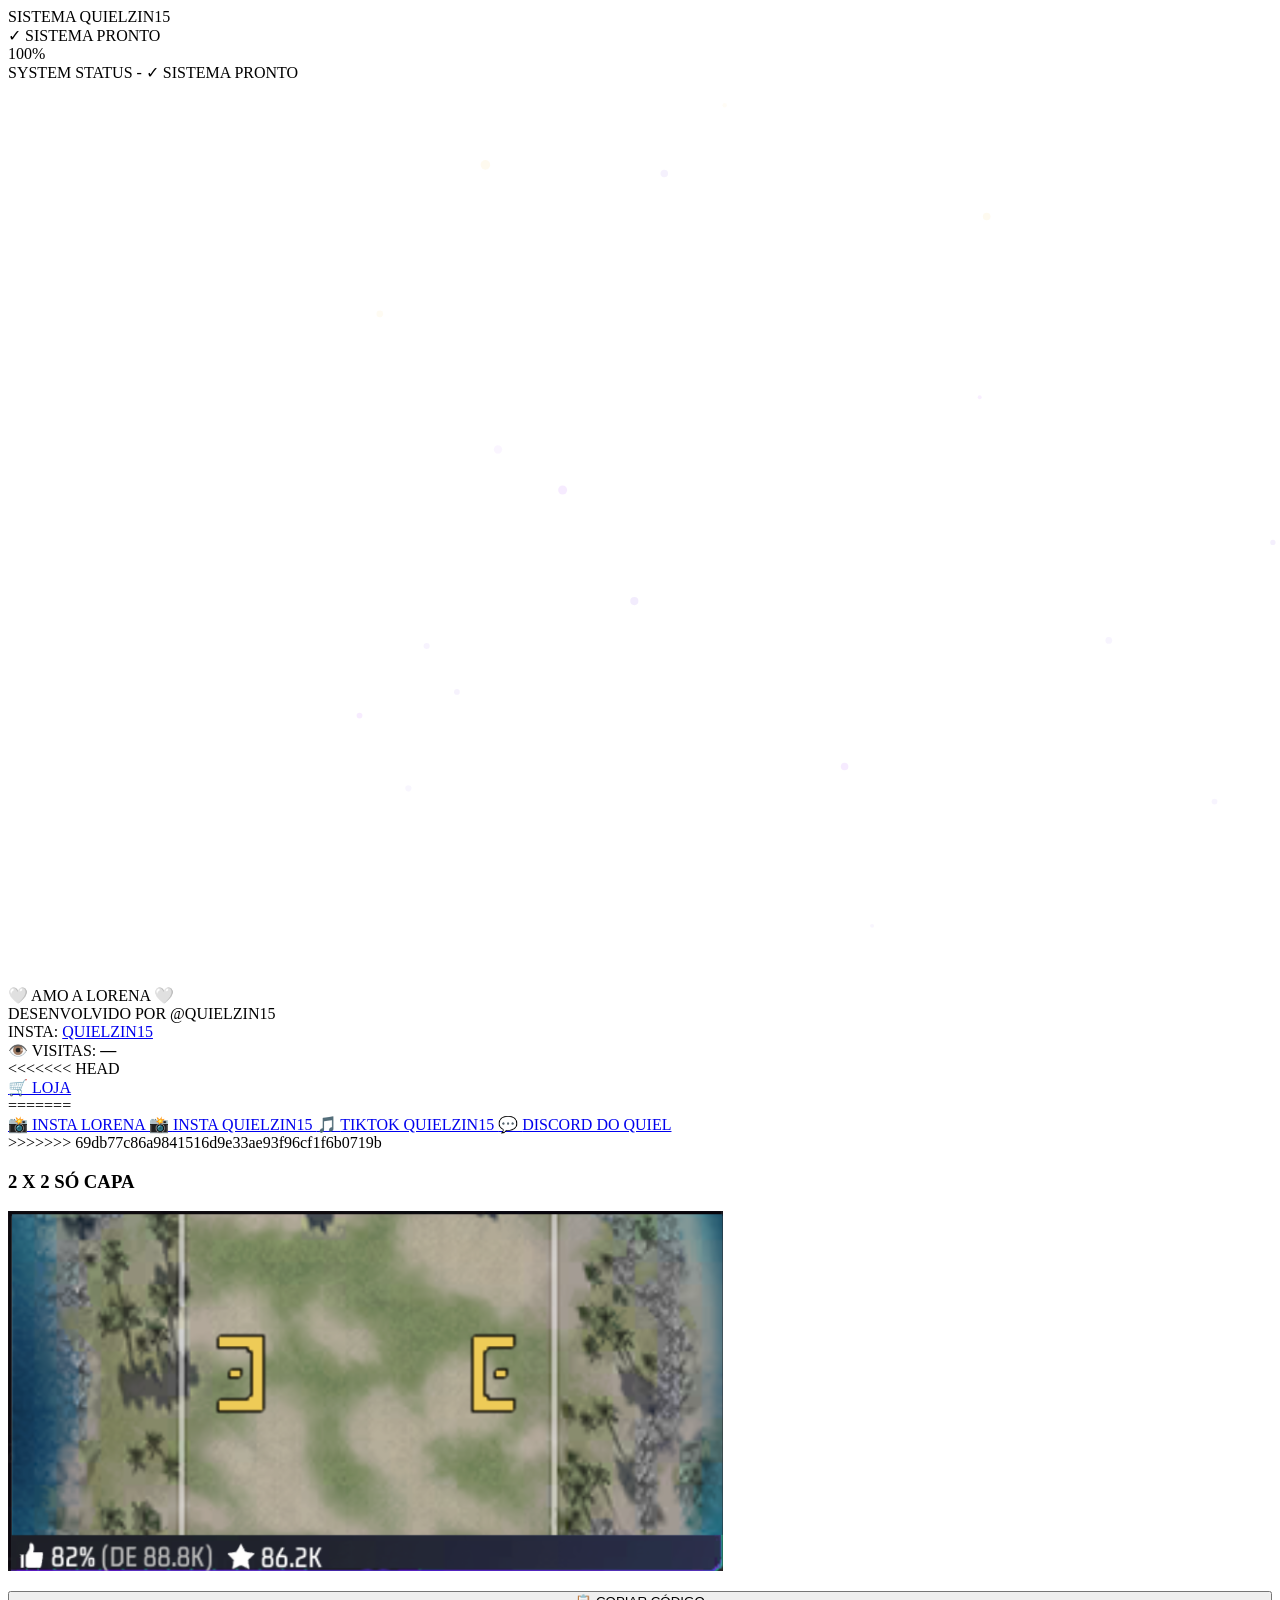
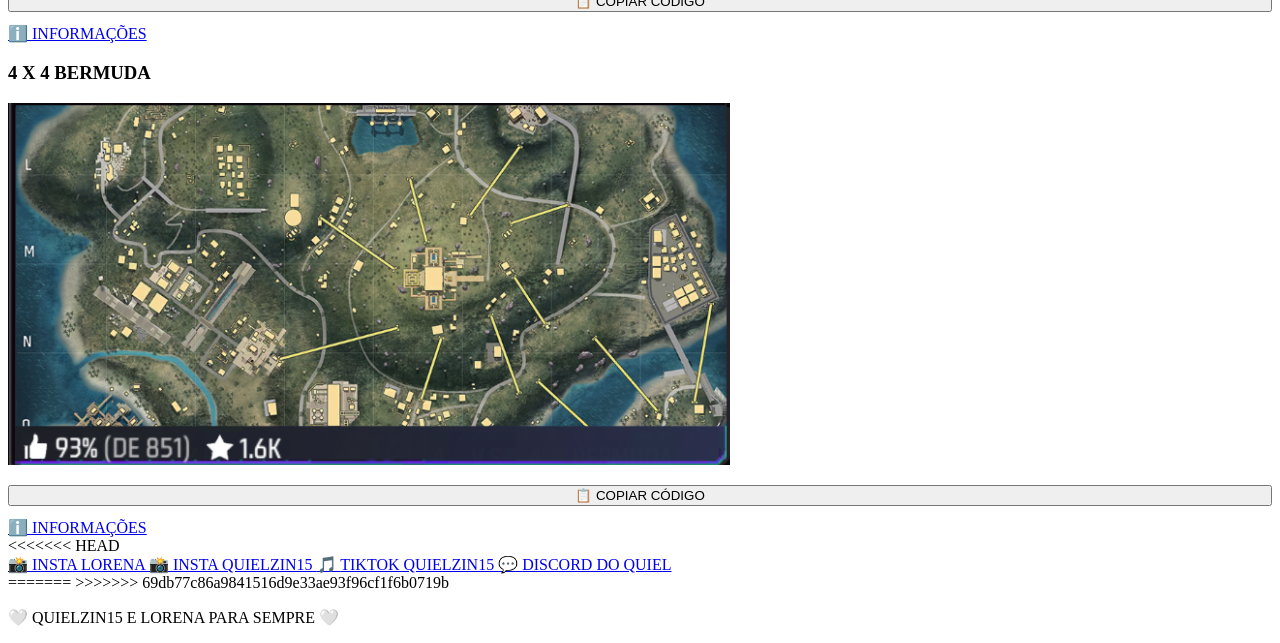
==== commit 56ddf8f2: "Corrige conflito e atualiza site" ====
--- a/index.html
+++ b/index.html
@@ -147,6 +147,7 @@
            LINKS PRINCIPAIS
            ================================================= -->
 
+<<<<<<< HEAD
       <section class="links-grid shop-links">
         <a class="link-button glass-button shop-button" href="https://vortexx.centralcart.ai/" target="_blank" rel="noopener noreferrer">
           <span class="button-icon">🛒</span>
@@ -154,6 +155,93 @@
         </a>
       </section>
 
+=======
+      <section class="links-grid">
+
+
+        <!-- INSTAGRAM LORENA -->
+
+        <a
+          class="link-button glass-button"
+          href="https://www.instagram.com/lorena._aline_/"
+          target="_blank"
+          rel="noopener noreferrer"
+        >
+
+          <span class="button-icon">
+            📸
+          </span>
+
+          <span>
+            INSTA LORENA
+          </span>
+
+        </a>
+
+
+        <!-- INSTAGRAM QUIEL -->
+
+        <a
+          class="link-button glass-button"
+          href="https://www.instagram.com/quielzin15/"
+          target="_blank"
+          rel="noopener noreferrer"
+        >
+
+          <span class="button-icon">
+            📸
+          </span>
+
+          <span>
+            INSTA QUIELZIN15
+          </span>
+
+        </a>
+
+
+        <!-- TIKTOK -->
+
+        <a
+          class="link-button glass-button"
+          href="https://www.tiktok.com/@quielzin15"
+          target="_blank"
+          rel="noopener noreferrer"
+        >
+
+          <span class="button-icon">
+            🎵
+          </span>
+
+          <span>
+            TIKTOK QUIELZIN15
+          </span>
+
+        </a>
+
+
+        <!-- DISCORD -->
+
+        <a
+          class="link-button glass-button"
+          href="https://discord.gg/vortexxx"
+          target="_blank"
+          rel="noopener noreferrer"
+        >
+
+          <span class="button-icon">
+            💬
+          </span>
+
+          <span>
+            DISCORD DO QUIEL
+          </span>
+
+        </a>
+
+      </section>
+
+
+>>>>>>> 69db77c86a9841516d9e33ae93f96cf1f6b0719b
       <!-- =================================================
            IMAGENS
            ================================================= -->
@@ -299,6 +387,7 @@
       </section>
 
 
+<<<<<<< HEAD
       <section class="links-grid social-links">
 
 
@@ -384,6 +473,8 @@
       </section>
 
 
+=======
+>>>>>>> 69db77c86a9841516d9e33ae93f96cf1f6b0719b
       <!-- =================================================
            RODAPÉ
            ================================================= -->
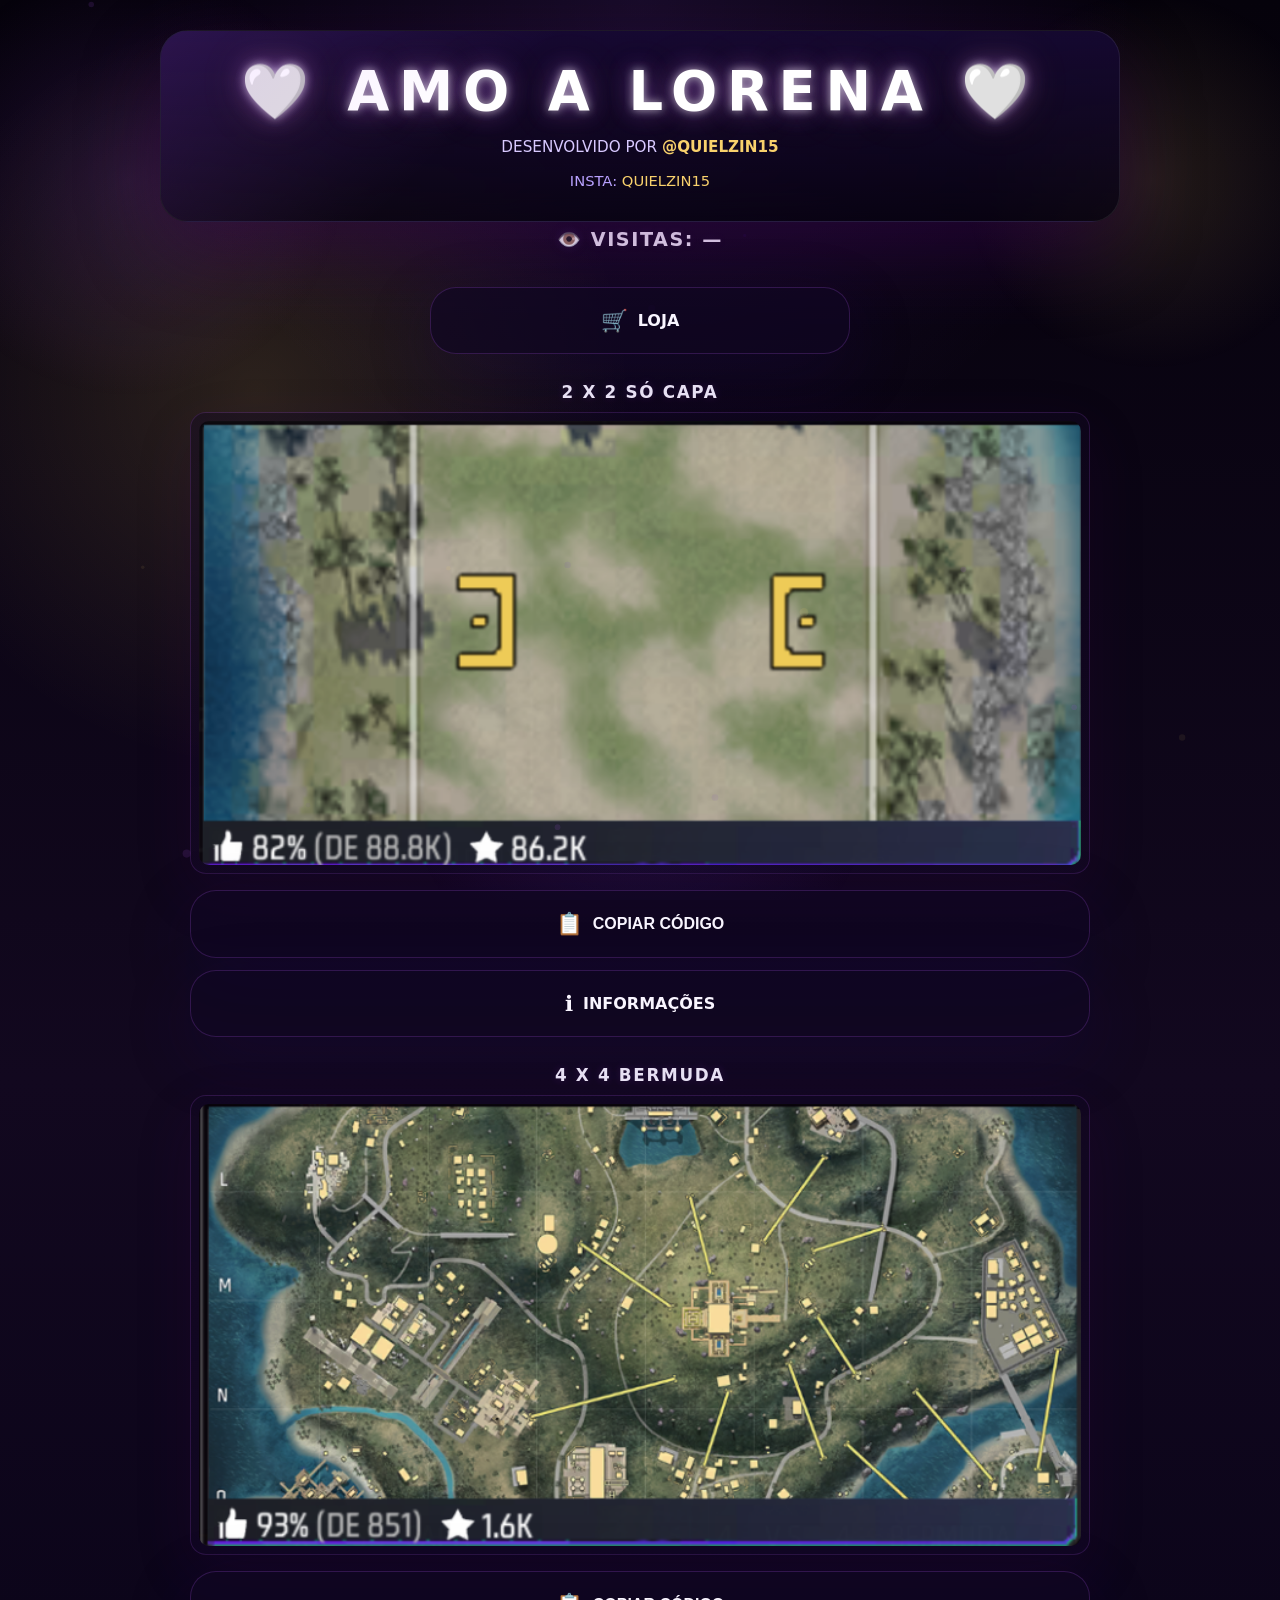
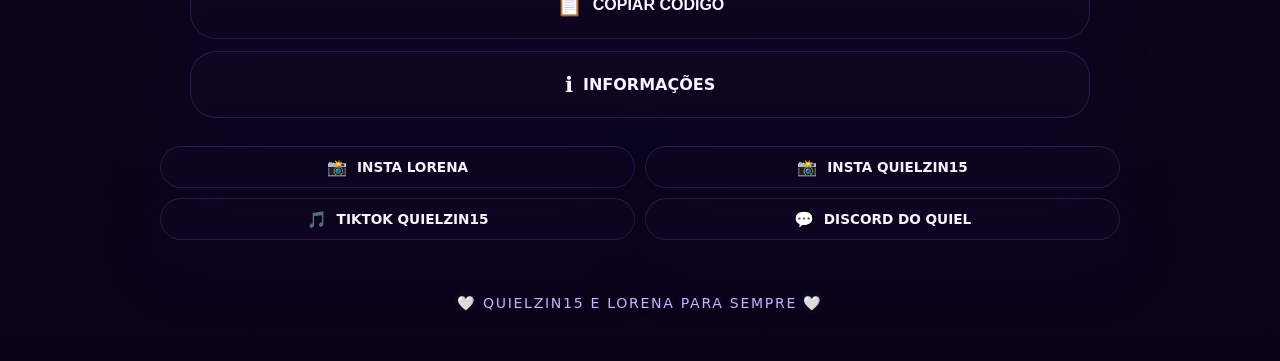
==== commit 6f8ca855: "Atualiza site e botao da loja" ====
--- a/index.html
+++ b/index.html
@@ -147,7 +147,6 @@
            LINKS PRINCIPAIS
            ================================================= -->
 
-<<<<<<< HEAD
       <section class="links-grid shop-links">
         <a class="link-button glass-button shop-button" href="https://vortexx.centralcart.ai/" target="_blank" rel="noopener noreferrer">
           <span class="button-icon">🛒</span>
@@ -155,8 +154,152 @@
         </a>
       </section>
 
-=======
-      <section class="links-grid">
+      <!-- =================================================
+           IMAGENS
+           ================================================= -->
+
+      <section class="images-section">
+
+
+        <!-- =================================================
+             2 X 2 SÓ CAPA
+             ================================================= -->
+
+        <div class="image-card">
+
+          <h3 class="image-title">
+            2 X 2 SÓ CAPA
+          </h3>
+
+          <div class="image-wrap">
+
+            <img
+              src="assets/capa-2x2.png"
+              alt="2 X 2 SÓ CAPA"
+              loading="lazy"
+            >
+
+          </div>
+
+
+          <!-- BOTÕES DA IMAGEM -->
+
+          <div class="code-links">
+
+            <!-- COPIAR CÓDIGO -->
+
+            <button
+              class="link-button glass-button"
+              type="button"
+              onclick="copiarCodigo('#B24Z80', this)"
+            >
+
+              <span class="button-icon">
+                📋
+              </span>
+
+              <span>
+                COPIAR CÓDIGO
+              </span>
+
+            </button>
+
+
+            <!-- INFORMAÇÕES -->
+
+            <a
+              class="link-button glass-button"
+              href="https://c.freefiremobile.com/?m=126A1B24Z80"
+              target="_blank"
+              rel="noopener noreferrer"
+            >
+
+              <span class="button-icon">
+                ℹ️
+              </span>
+
+              <span>
+                INFORMAÇÕES
+              </span>
+
+            </a>
+
+          </div>
+
+        </div>
+
+
+        <!-- =================================================
+             4 X 4 BERMUDA
+             ================================================= -->
+
+        <div class="image-card">
+
+          <h3 class="image-title">
+            4 X 4 BERMUDA
+          </h3>
+
+          <div class="image-wrap">
+
+            <img
+              src="assets/bermuda-4x4.png"
+              alt="4 X 4 BERMUDA"
+              loading="lazy"
+            >
+
+          </div>
+
+
+          <!-- BOTÕES DA IMAGEM -->
+
+          <div class="code-links">
+
+            <!-- COPIAR CÓDIGO -->
+
+            <button
+              class="link-button glass-button"
+              type="button"
+              onclick="copiarCodigo('#2D03Z0', this)"
+            >
+
+              <span class="button-icon">
+                📋
+              </span>
+
+              <span>
+                COPIAR CÓDIGO
+              </span>
+
+            </button>
+
+
+            <!-- INFORMAÇÕES -->
+
+            <a
+              class="link-button glass-button"
+              href="https://c.freefiremobile.com/?m=126A12D03Z0"
+              target="_blank"
+              rel="noopener noreferrer"
+            >
+
+              <span class="button-icon">
+                ℹ️
+              </span>
+
+              <span>
+                INFORMAÇÕES
+              </span>
+
+            </a>
+
+          </div>
+
+        </div>
+
+      </section>
+
+
+      <section class="links-grid social-links">
 
 
         <!-- INSTAGRAM LORENA -->
@@ -241,240 +384,6 @@
       </section>
 
 
->>>>>>> 69db77c86a9841516d9e33ae93f96cf1f6b0719b
-      <!-- =================================================
-           IMAGENS
-           ================================================= -->
-
-      <section class="images-section">
-
-
-        <!-- =================================================
-             2 X 2 SÓ CAPA
-             ================================================= -->
-
-        <div class="image-card">
-
-          <h3 class="image-title">
-            2 X 2 SÓ CAPA
-          </h3>
-
-          <div class="image-wrap">
-
-            <img
-              src="assets/capa-2x2.png"
-              alt="2 X 2 SÓ CAPA"
-              loading="lazy"
-            >
-
-          </div>
-
-
-          <!-- BOTÕES DA IMAGEM -->
-
-          <div class="code-links">
-
-            <!-- COPIAR CÓDIGO -->
-
-            <button
-              class="link-button glass-button"
-              type="button"
-              onclick="copiarCodigo('#B24Z80', this)"
-            >
-
-              <span class="button-icon">
-                📋
-              </span>
-
-              <span>
-                COPIAR CÓDIGO
-              </span>
-
-            </button>
-
-
-            <!-- INFORMAÇÕES -->
-
-            <a
-              class="link-button glass-button"
-              href="https://c.freefiremobile.com/?m=126A1B24Z80"
-              target="_blank"
-              rel="noopener noreferrer"
-            >
-
-              <span class="button-icon">
-                ℹ️
-              </span>
-
-              <span>
-                INFORMAÇÕES
-              </span>
-
-            </a>
-
-          </div>
-
-        </div>
-
-
-        <!-- =================================================
-             4 X 4 BERMUDA
-             ================================================= -->
-
-        <div class="image-card">
-
-          <h3 class="image-title">
-            4 X 4 BERMUDA
-          </h3>
-
-          <div class="image-wrap">
-
-            <img
-              src="assets/bermuda-4x4.png"
-              alt="4 X 4 BERMUDA"
-              loading="lazy"
-            >
-
-          </div>
-
-
-          <!-- BOTÕES DA IMAGEM -->
-
-          <div class="code-links">
-
-            <!-- COPIAR CÓDIGO -->
-
-            <button
-              class="link-button glass-button"
-              type="button"
-              onclick="copiarCodigo('#2D03Z0', this)"
-            >
-
-              <span class="button-icon">
-                📋
-              </span>
-
-              <span>
-                COPIAR CÓDIGO
-              </span>
-
-            </button>
-
-
-            <!-- INFORMAÇÕES -->
-
-            <a
-              class="link-button glass-button"
-              href="https://c.freefiremobile.com/?m=126A12D03Z0"
-              target="_blank"
-              rel="noopener noreferrer"
-            >
-
-              <span class="button-icon">
-                ℹ️
-              </span>
-
-              <span>
-                INFORMAÇÕES
-              </span>
-
-            </a>
-
-          </div>
-
-        </div>
-
-      </section>
-
-
-<<<<<<< HEAD
-      <section class="links-grid social-links">
-
-
-        <!-- INSTAGRAM LORENA -->
-
-        <a
-          class="link-button glass-button"
-          href="https://www.instagram.com/lorena._aline_/"
-          target="_blank"
-          rel="noopener noreferrer"
-        >
-
-          <span class="button-icon">
-            📸
-          </span>
-
-          <span>
-            INSTA LORENA
-          </span>
-
-        </a>
-
-
-        <!-- INSTAGRAM QUIEL -->
-
-        <a
-          class="link-button glass-button"
-          href="https://www.instagram.com/quielzin15/"
-          target="_blank"
-          rel="noopener noreferrer"
-        >
-
-          <span class="button-icon">
-            📸
-          </span>
-
-          <span>
-            INSTA QUIELZIN15
-          </span>
-
-        </a>
-
-
-        <!-- TIKTOK -->
-
-        <a
-          class="link-button glass-button"
-          href="https://www.tiktok.com/@quielzin15"
-          target="_blank"
-          rel="noopener noreferrer"
-        >
-
-          <span class="button-icon">
-            🎵
-          </span>
-
-          <span>
-            TIKTOK QUIELZIN15
-          </span>
-
-        </a>
-
-
-        <!-- DISCORD -->
-
-        <a
-          class="link-button glass-button"
-          href="https://discord.gg/vortexxx"
-          target="_blank"
-          rel="noopener noreferrer"
-        >
-
-          <span class="button-icon">
-            💬
-          </span>
-
-          <span>
-            DISCORD DO QUIEL
-          </span>
-
-        </a>
-
-      </section>
-
-
-=======
->>>>>>> 69db77c86a9841516d9e33ae93f96cf1f6b0719b
       <!-- =================================================
            RODAPÉ
            ================================================= -->
--- a/css/style.css
+++ b/css/style.css
@@ -0,0 +1,606 @@
+:root {
+  color-scheme: dark;
+  --bg: #07030f;
+  --bg-strong: #110520;
+  --panel: rgba(18, 7, 35, 0.68);
+  --panel-strong: rgba(30, 10, 55, 0.9);
+  --border: rgba(185, 87, 255, 0.35);
+  --border-strong: rgba(255, 209, 85, 0.25);
+  --text: #f7f1ff;
+  --accent: #b55bff;
+  --accent-2: #f8d16c;
+  --shadow: 0 30px 80px rgba(73, 0, 99, 0.35);
+  --radius: 28px;
+}
+
+* {
+  box-sizing: border-box;
+}
+
+html, body {
+  margin: 0;
+  min-height: 100%;
+  font-family: 'Inter', system-ui, -apple-system, BlinkMacSystemFont, 'Segoe UI', sans-serif;
+  background: radial-gradient(circle at top, rgba(162, 80, 255, 0.12), transparent 24%),
+              radial-gradient(circle at 20% 20%, rgba(255, 214, 92, 0.14), transparent 20%),
+              linear-gradient(180deg, #05020b 0%, #12081f 55%, #080317 100%);
+  color: var(--text);
+  overflow-x: hidden;
+}
+
+body::before {
+  content: '';
+  position: fixed;
+  inset: 0;
+  pointer-events: none;
+  background: radial-gradient(circle at 10% 20%, rgba(183, 91, 255, 0.14), transparent 16%),
+              radial-gradient(circle at 90% 20%, rgba(248, 209, 108, 0.12), transparent 14%),
+              radial-gradient(circle at 50% 85%, rgba(107, 51, 214, 0.16), transparent 24%);
+}
+
+.page-shell {
+  position: relative;
+  min-height: 100vh;
+  padding: 30px 16px 20px;
+  overflow: hidden;
+}
+
+.content-wrapper {
+  width: min(100% - 32px, 960px);
+  max-width: 960px;
+  margin-inline: auto;
+}
+
+#particle-canvas {
+  position: fixed;
+  inset: 0;
+  z-index: 0;
+  pointer-events: none;
+}
+
+#preloader {
+  position: fixed;
+  inset: 0;
+  width: 100%;
+  height: 100dvh;
+  min-height: 100svh;
+  min-height: 100lvh;
+  z-index: 99999;
+  display: grid;
+  place-items: center;
+  padding: env(safe-area-inset-top) env(safe-area-inset-right) env(safe-area-inset-bottom) env(safe-area-inset-left);
+  background: radial-gradient(circle at 20% 18%, rgba(255, 232, 163, 0.08), transparent 18%),
+              radial-gradient(circle at 86% 12%, rgba(183, 91, 255, 0.12), transparent 16%),
+              linear-gradient(180deg, rgba(7, 2, 15, 0.98), rgba(4, 1, 10, 0.96));
+  overflow: hidden;
+  opacity: 1;
+  visibility: visible;
+  pointer-events: all;
+  transition: opacity 0.55s ease, visibility 0.55s ease;
+}
+
+#preloader::before {
+  content: '';
+  position: absolute;
+  inset: 0;
+  pointer-events: none;
+  background: radial-gradient(circle at 50% 14%, rgba(255,255,255,0.04), transparent 14%),
+              radial-gradient(circle at 14% 10%, rgba(183,91,255,0.14), transparent 12%),
+              radial-gradient(circle at 88% 12%, rgba(248,209,108,0.1), transparent 16%),
+              radial-gradient(circle at 50% 84%, rgba(104, 39, 255, 0.08), transparent 20%);
+}
+
+#preloader .loader-background {
+  position: absolute;
+  inset: 0;
+  background: radial-gradient(circle at 45% 22%, rgba(255,255,255,0.04), transparent 16%),
+              radial-gradient(circle at 18% 80%, rgba(183,91,255,0.08), transparent 12%),
+              radial-gradient(circle at 82% 79%, rgba(248,209,108,0.08), transparent 14%);
+  pointer-events: none;
+}
+
+#preloader .loader-particles {
+  position: absolute;
+  inset: 0;
+  pointer-events: none;
+  overflow: hidden;
+}
+
+#preloader .loader-particles::before,
+#preloader .loader-particles::after {
+  content: '';
+  position: absolute;
+  border-radius: 50%;
+  filter: blur(16px);
+}
+
+#preloader .loader-particles::before {
+  width: 110px;
+  height: 110px;
+  top: 10%;
+  left: 18%;
+  background: rgba(183,91,255,0.18);
+}
+
+#preloader .loader-particles::after {
+  width: 84px;
+  height: 84px;
+  bottom: 16%;
+  right: 18%;
+  background: rgba(248,209,108,0.14);
+}
+
+#preloader .loader-content {
+  position: relative;
+  width: min(460px, calc(100vw - 40px));
+  padding: 28px 24px 24px;
+  display: grid;
+  gap: 16px;
+  align-items: center;
+  text-align: center;
+  background: rgba(8, 4, 18, 0.78);
+  border: 1px solid rgba(255,255,255,0.1);
+  border-radius: 30px;
+  box-shadow: 0 25px 90px rgba(94, 35, 205, 0.24);
+  backdrop-filter: blur(18px);
+  z-index: 2;
+  overflow: hidden;
+}
+
+#preloader .loader-ring {
+  position: relative;
+  width: 104px;
+  height: 104px;
+  margin: 0 auto;
+  border-radius: 50%;
+  border: 4px solid rgba(255,255,255,0.08);
+  border-top-color: rgba(248,209,108,0.96);
+  box-shadow: 0 0 32px rgba(248,209,108,0.18), inset 0 0 18px rgba(183,91,255,0.12);
+  animation: ringSpin 1.2s linear infinite;
+  display: grid;
+  place-items: center;
+}
+
+#preloader .loader-ring::before {
+  content: '';
+  position: absolute;
+  inset: 14px;
+  border-radius: 50%;
+  background: rgba(255,255,255,0.03);
+  box-shadow: inset 0 0 20px rgba(255,255,255,0.08);
+}
+
+#preloader .loader-logo {
+  z-index: 1;
+  font-size: clamp(1.6rem, 3.8vw, 2.2rem);
+  font-weight: 900;
+  letter-spacing: 0.18em;
+  text-transform: uppercase;
+  color: #fff;
+  text-shadow: 0 0 18px rgba(255,255,255,0.9), 0 0 30px rgba(183,91,255,0.55), 0 0 52px rgba(248,209,108,0.24);
+  animation: neonGlow 1.8s ease-in-out infinite;
+}
+
+#preloader .loader-title {
+  margin: 0 auto 0;
+  font-size: 0.95rem;
+  text-transform: uppercase;
+  letter-spacing: 0.22em;
+  color: rgba(249, 244, 255, 0.84);
+}
+
+#loaderStatus {
+  margin: 0 auto;
+  font-size: 0.95rem;
+  letter-spacing: 0.08em;
+  line-height: 1.5;
+  color: rgba(246, 242, 255, 0.88);
+}
+
+.loader-progress {
+  width: 100%;
+  margin-top: 4px;
+}
+
+.progress-track {
+  width: 100%;
+  height: 16px;
+  border-radius: 999px;
+  background: rgba(255,255,255,0.08);
+  border: 1px solid rgba(255,255,255,0.12);
+  overflow: hidden;
+  box-shadow: inset 0 0 22px rgba(183,91,255,0.14);
+}
+
+.progress-fill {
+  width: 0;
+  height: 100%;
+  border-radius: 999px;
+  background: linear-gradient(90deg, rgba(183,91,255,0.95), rgba(248,209,108,0.96));
+  box-shadow: 0 0 42px rgba(183,91,255,0.28);
+  transition: width 0.35s ease;
+  position: relative;
+}
+
+.progress-fill::before {
+  content: '';
+  position: absolute;
+  inset: 0;
+  width: 28%;
+  background: linear-gradient(90deg, rgba(255,255,255,0.64), rgba(255,255,255,0.04));
+  filter: blur(10px);
+  transform: translateX(-100%);
+  animation: progressShine 2s infinite linear;
+}
+
+#loaderPercent {
+  font-size: 1.05rem;
+  font-weight: 700;
+  color: #fff;
+  letter-spacing: 0.08em;
+}
+
+#loaderConsole {
+  font-size: 0.82rem;
+  color: rgba(223, 211, 255, 0.78);
+  letter-spacing: 0.14em;
+  text-transform: uppercase;
+}
+
+body.loading .page-shell {
+  visibility: hidden;
+  opacity: 0;
+  pointer-events: none;
+}
+
+#preloader.loading-complete {
+  opacity: 0;
+  visibility: hidden;
+  pointer-events: none;
+  transition: opacity 0.55s ease, visibility 0.55s ease;
+}
+
+@keyframes ringSpin {
+  from { transform: rotate(0deg); }
+  to { transform: rotate(360deg); }
+}
+
+@keyframes neonGlow {
+  0%, 100% { text-shadow: 0 0 18px rgba(255,255,255,0.92), 0 0 34px rgba(183,91,255,0.65), 0 0 60px rgba(248,209,108,0.28); }
+  50% { text-shadow: 0 0 22px rgba(255,255,255,1), 0 0 42px rgba(183,91,255,0.8), 0 0 82px rgba(248,209,108,0.36); }
+}
+
+@keyframes loadingRing {
+  from { transform: rotate(0deg); }
+  to { transform: rotate(360deg); }
+}
+
+@keyframes logoPulse {
+  0%, 100% { transform: scale(1); }
+  50% { transform: scale(1.02); }
+}
+
+@keyframes logoGlow {
+  0%, 100% { text-shadow: 0 0 14px rgba(255,255,255,0.85), 0 0 30px rgba(183,91,255,0.55), 0 0 50px rgba(248,209,108,0.24); }
+  50% { text-shadow: 0 0 18px rgba(255,255,255,1), 0 0 44px rgba(183,91,255,0.75), 0 0 68px rgba(248,209,108,0.34); }
+}
+
+@keyframes progressShine {
+  from { transform: translateX(-100%); }
+  to { transform: translateX(100%); }
+}
+
+.hero-card,
+.footer-card {
+  padding: 32px;
+  border-radius: var(--radius);
+  background: linear-gradient(180deg, rgba(22, 9, 50, 0.95), rgba(7, 2, 17, 0.72));
+  border: 1px solid rgba(255, 255, 255, 0.08);
+  box-shadow: var(--shadow);
+  backdrop-filter: blur(18px);
+  position: relative;
+  overflow: hidden;
+}
+
+.hero-card::before,
+.footer-card::before {
+  content: '';
+  position: absolute;
+  inset: 0;
+  background: linear-gradient(135deg, rgba(183, 91, 255, 0.14), transparent 35%);
+  pointer-events: none;
+}
+
+.hero-title {
+  font-size: clamp(2rem, 5vw, 3.4rem);
+  line-height: 1.05;
+  font-weight: 900;
+  text-align: center;
+  text-transform: uppercase;
+  letter-spacing: 0.18em;
+}
+
+.neon-text {
+  color: #fff;
+  text-shadow:
+    0 0 10px rgba(255, 255, 255, 0.65),
+    0 0 24px rgba(183, 91, 255, 0.45),
+    0 0 50px rgba(255, 214, 92, 0.18);
+}
+
+.hero-subtitle {
+  margin-top: 18px;
+  font-size: 0.95rem;
+  text-align: center;
+  color: #d8c9ff;
+}
+
+.hero-subtitle span {
+  color: var(--accent-2);
+  font-weight: 700;
+}
+
+.hero-meta {
+  margin-top: 16px;
+  text-align: center;
+  font-size: 0.92rem;
+  color: #b9a2ff;
+}
+
+.hero-meta a {
+  color: #f8d16c;
+  text-decoration: none;
+}
+
+.links-grid {
+  display: grid;
+  gap: 18px;
+  margin-top: 30px;
+}
+
+.link-button {
+  display: flex;
+  align-items: center;
+  gap: 16px;
+  padding: 20px 24px;
+  border-radius: 26px;
+  background: rgba(17, 7, 35, 0.7);
+  border: 1px solid rgba(183, 91, 255, 0.2);
+  color: #f9f5ff;
+  text-decoration: none;
+  font-size: 1rem;
+  font-weight: 700;
+  box-shadow: 0 20px 70px rgba(31, 6, 93, 0.2);
+  transition: transform 0.25s ease, box-shadow 0.25s ease, border-color 0.25s ease, background 0.25s ease;
+  position: relative;
+  overflow: hidden;
+  z-index: 0;
+}
+
+.link-button::before {
+  content: '';
+  position: absolute;
+  inset: 0;
+  background: linear-gradient(135deg, rgba(183, 91, 255, 0.12), rgba(248, 209, 108, 0.08));
+  opacity: 0;
+  transition: opacity 0.25s ease;
+  pointer-events: none;
+}
+
+.link-button:hover {
+  transform: translateY(-4px);
+  box-shadow: 0 28px 90px rgba(183, 91, 255, 0.2);
+  border-color: rgba(248, 209, 108, 0.55);
+}
+
+.link-button:hover::before {
+  opacity: 1;
+}
+
+.link-button:active {
+  transform: translateY(-2px) scale(0.99);
+}
+
+.button-icon {
+  font-size: 1.35rem;
+}
+
+.footer-card {
+  text-align: center;
+  font-size: 0.95rem;
+  letter-spacing: 0.08em;
+  color: #ccc4ff;
+}
+
+.site-footer {
+  width: 100%;
+  margin-top: 52px;
+  padding: 0 20px 26px;
+  text-align: center;
+  background: transparent;
+  border: none;
+  box-shadow: none;
+}
+
+.site-footer p {
+  margin: 0;
+  color: #c8b8ff;
+  font-size: clamp(0.78rem, 1.1vw, 0.95rem);
+  font-weight: 500;
+  letter-spacing: 0.12em;
+  line-height: 1.6;
+  text-align: center;
+  text-shadow: 0 0 10px rgba(179, 110, 255, 0.16);
+}
+    text-shadow: 0 0 18px rgba(183, 91, 255, 0.85), 0 0 42px rgba(248, 209, 108, 0.45);
+  }
+}
+
+/* Visit counter styling (discrete, centered, premium) */
+.visit-counter {
+  margin-top: 18px;
+  display: flex;
+  justify-content: center;
+  align-items: center;
+  width: 100%;
+}
+
+.visit-counter-inner {
+  color: linear-gradient(180deg, #fff, #d8c9ff);
+  color: var(--text);
+  font-weight: 700;
+  text-align: center;
+  font-size: clamp(1rem, 2.6vw, 1.2rem);
+  letter-spacing: 0.08em;
+  text-shadow: 0 0 10px rgba(179,110,255,0.12), 0 0 22px rgba(183,91,255,0.06);
+  padding: 6px 10px;
+  border-radius: 12px;
+  backdrop-filter: none;
+}
+
+/* Images section: stacked, centered, responsive */
+.images-section {
+  margin-top: 28px;
+  display: flex;
+  flex-direction: column;
+  gap: 22px;
+  align-items: center;
+}
+
+.image-card {
+  width: 100%;
+  max-width: 900px;
+  display: flex;
+  flex-direction: column;
+  align-items: center;
+}
+
+.image-title {
+  margin: 0 0 10px 0;
+  color: #f7f1ff;
+  font-weight: 800;
+  letter-spacing: 0.1em;
+  text-align: center;
+  text-shadow: 0 0 10px rgba(183,91,255,0.18), 0 0 24px rgba(104,39,255,0.06);
+  font-size: clamp(0.95rem, 2.1vw, 1.05rem);
+}
+
+.image-wrap {
+  width: 100%;
+  max-width: 900px;
+  border-radius: 16px;
+  overflow: hidden;
+  padding: 8px;
+  background: linear-gradient(180deg, rgba(18,7,35,0.45), rgba(30,10,55,0.25));
+  border: 1px solid rgba(183,91,255,0.16);
+  box-shadow: 0 20px 60px rgba(73, 0, 99, 0.12);
+}
+
+.image-wrap img {
+  display: block;
+  width: 100%;
+  height: auto;
+  object-fit: contain;
+  border-radius: 10px;
+  background: transparent;
+}
+
+@media (min-width: 720px) {
+  .images-section {
+    gap: 28px;
+  }
+}
+
+@media (min-width: 720px) {
+  .links-grid {
+    grid-template-columns: repeat(2, minmax(0, 1fr));
+  }
+}
+
+@media (max-width: 640px) {
+  .page-shell {
+    padding: 24px 12px 16px;
+  }
+
+  .content-wrapper {
+    width: min(100% - 20px, 960px);
+    margin-inline: auto;
+  }
+
+  #preloader .loader-content {
+    width: min(100%, calc(100vw - 24px));
+    padding: 26px 22px;
+  }
+
+  #preloader .loader-ring {
+    width: 180px;
+    height: 180px;
+  }
+
+  #preloader .loader-logo {
+    font-size: 2.2rem;
+  }
+
+  .progress-track {
+    height: 14px;
+  }
+
+  .hero-card,
+  .footer-card {
+    padding: 26px;
+  }
+
+  .link-button {
+    padding: 18px 20px;
+    gap: 12px;
+  }
+}
+/* =========================================================
+   BOTÕES - TUDO CENTRALIZADO
+   ========================================================= */
+
+.link-button {
+  display: flex;
+  align-items: center;
+  justify-content: center;
+  text-align: center;
+  gap: 10px;
+}
+
+/* Remove posicionamento lateral do emoji */
+.link-button .button-icon {
+  position: static;
+  display: inline-flex;
+  align-items: center;
+  justify-content: center;
+}
+
+/* Botões das imagens */
+.code-links {
+  display: flex;
+  flex-direction: column;
+  gap: 12px;
+  margin-top: 16px;
+}
+
+.code-links .link-button {
+  display: flex;
+  align-items: center;
+  justify-content: center;
+  gap: 10px;
+  text-align: center;
+}
+
+.code-links .button-icon { 
+  position: static;
+  display: inline-flex;
+  align-items: center;
+  justify-content: center;
+}
+/* Apenas ajustes dos links sociais e botão da loja */
+.shop-links { display: flex; justify-content: center; width: 100%; }
+.shop-button { width: min(100%, 420px); justify-content: center; text-align: center; }
+.social-links { gap: 10px; margin-top: 28px; margin-bottom: 18px; }
+.social-links .link-button { padding: 10px 14px; min-height: 42px; font-size: 0.85rem; }
+.social-links .button-icon { font-size: 1rem; }
+@media (max-width: 600px) { .shop-button { width: 100%; max-width: 420px; } }
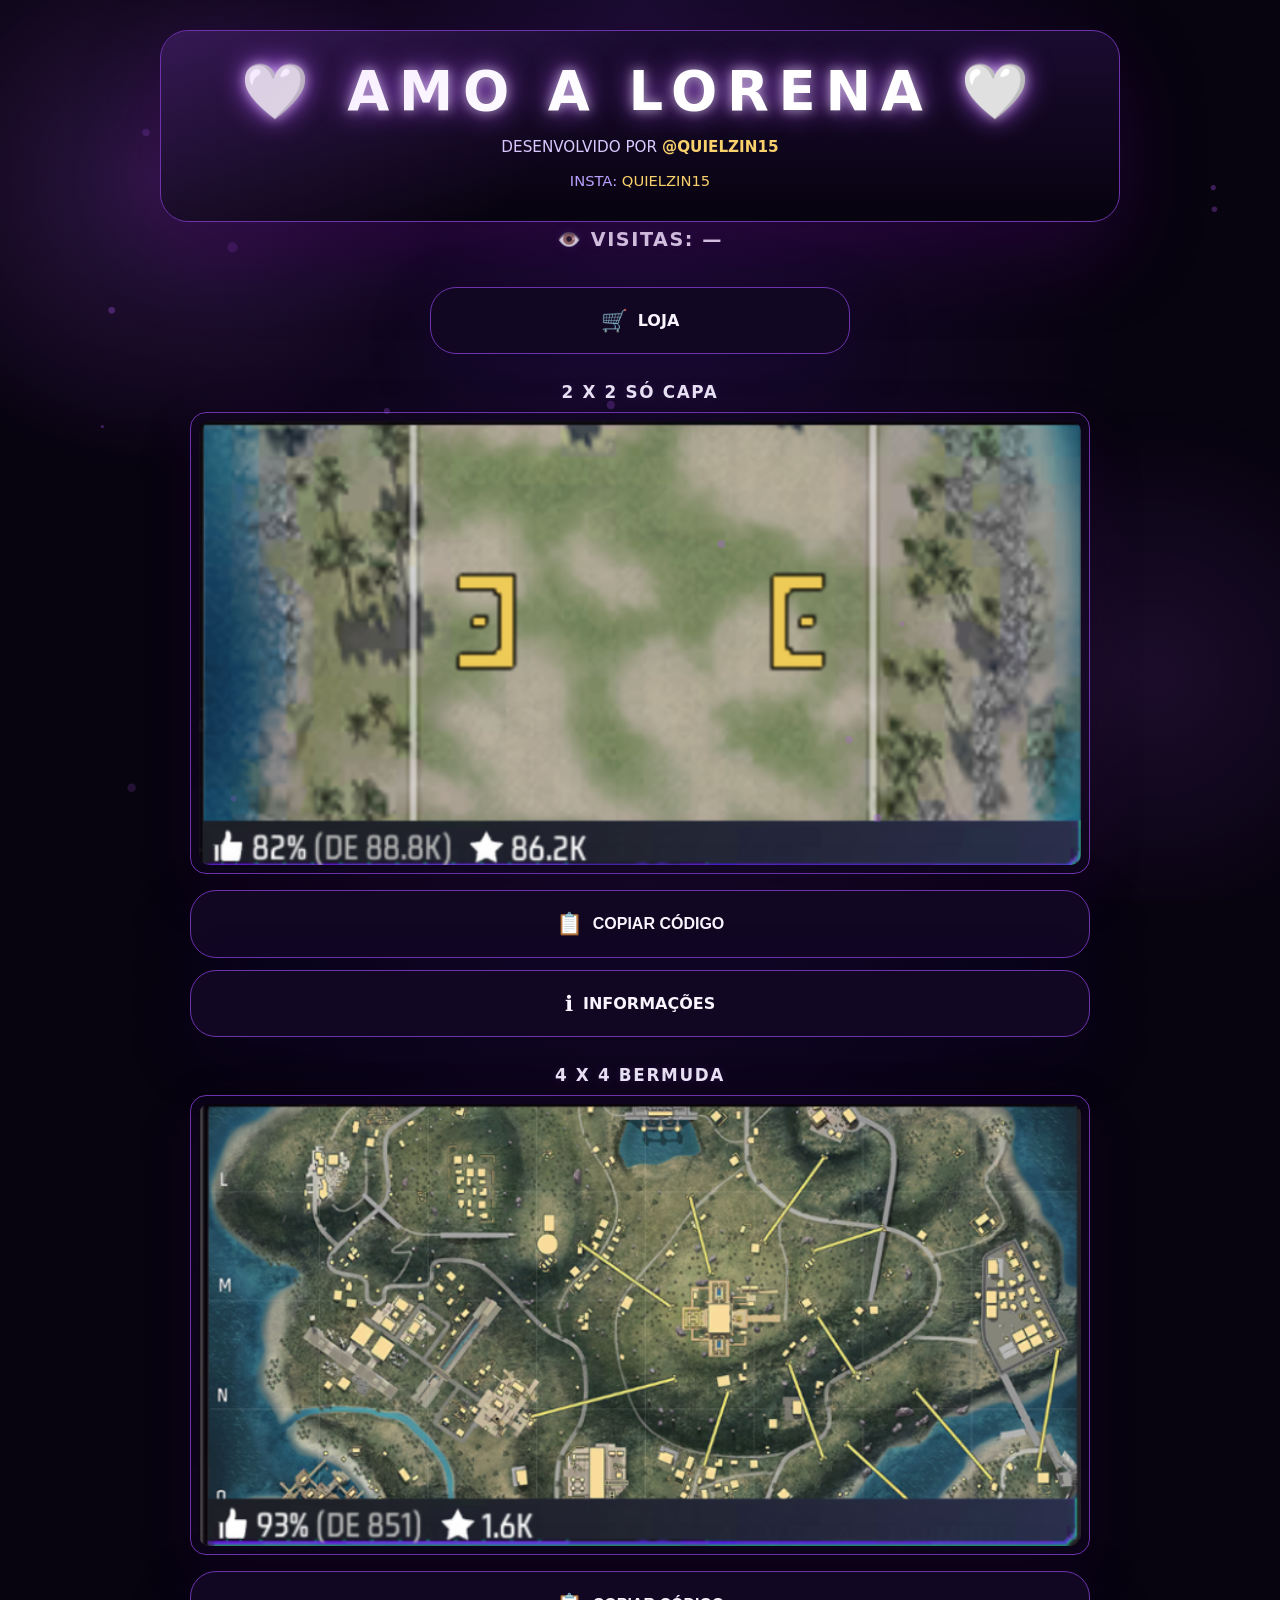
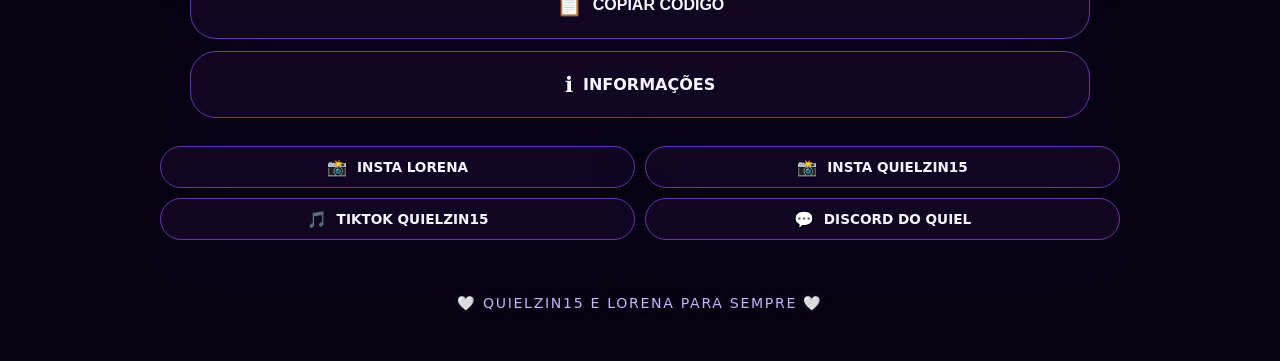
==== commit 646a12dd: "Adiciona painel administrativo e personalizacao" ====
--- a/index.html
+++ b/index.html
@@ -12,6 +12,7 @@
   <title>Link na Bio | QUIELZIN15</title>
 
   <link rel="stylesheet" href="css/style.css">
+  <script src="js/theme.js" defer></script>
 </head>
 
 <body class="loading">
@@ -84,7 +85,7 @@
 
       <section class="hero-card glass-card">
 
-        <div class="hero-title neon-text">
+        <div class="hero-title neon-text" id="siteTitle">
           🤍 AMO A LORENA 🤍
         </div>
 
--- a/css/style.css
+++ b/css/style.css
@@ -604,3 +604,15 @@
 .social-links .link-button { padding: 10px 14px; min-height: 42px; font-size: 0.85rem; }
 .social-links .button-icon { font-size: 1rem; }
 @media (max-width: 600px) { .shop-button { width: 100%; max-width: 420px; } }
+
+/* Cores editáveis pelo painel */
+:root { --theme-bg:#07030f; --theme-panel:#1a0b30; --theme-border:#6e32ad; --theme-button:#110723; --theme-button-border:#6e32ad; --theme-particle:#b75bff; --theme-orb:#b75bff; --theme-title:#ffffff; }
+html,body { background:radial-gradient(ellipse at 50% 0%,var(--theme-panel),transparent 55%),var(--theme-bg); }
+body::before { background:radial-gradient(circle at 12% 20%,color-mix(in srgb,var(--theme-orb) 22%,transparent),transparent 22%),radial-gradient(circle at 90% 75%,color-mix(in srgb,var(--theme-orb) 12%,transparent),transparent 20%); }
+.hero-card,.footer-card { background:linear-gradient(180deg,var(--theme-panel),var(--theme-bg)); border-color:var(--theme-border); }
+.hero-card::before,.footer-card::before { background:linear-gradient(135deg,color-mix(in srgb,var(--theme-orb) 17%,transparent),transparent 45%); }
+.hero-title { color:var(--theme-title); }
+.neon-text {text-shadow:0 0 12px color-mix(in srgb,var(--theme-title) 60%,transparent),0 0 28px var(--theme-orb);}
+.link-button {background:var(--theme-button);border-color:var(--theme-button-border);}
+.link-button:hover {border-color:var(--theme-border);box-shadow:0 15px 50px color-mix(in srgb,var(--theme-orb) 25%,transparent);}
+.image-wrap {border-color:var(--theme-border);}
